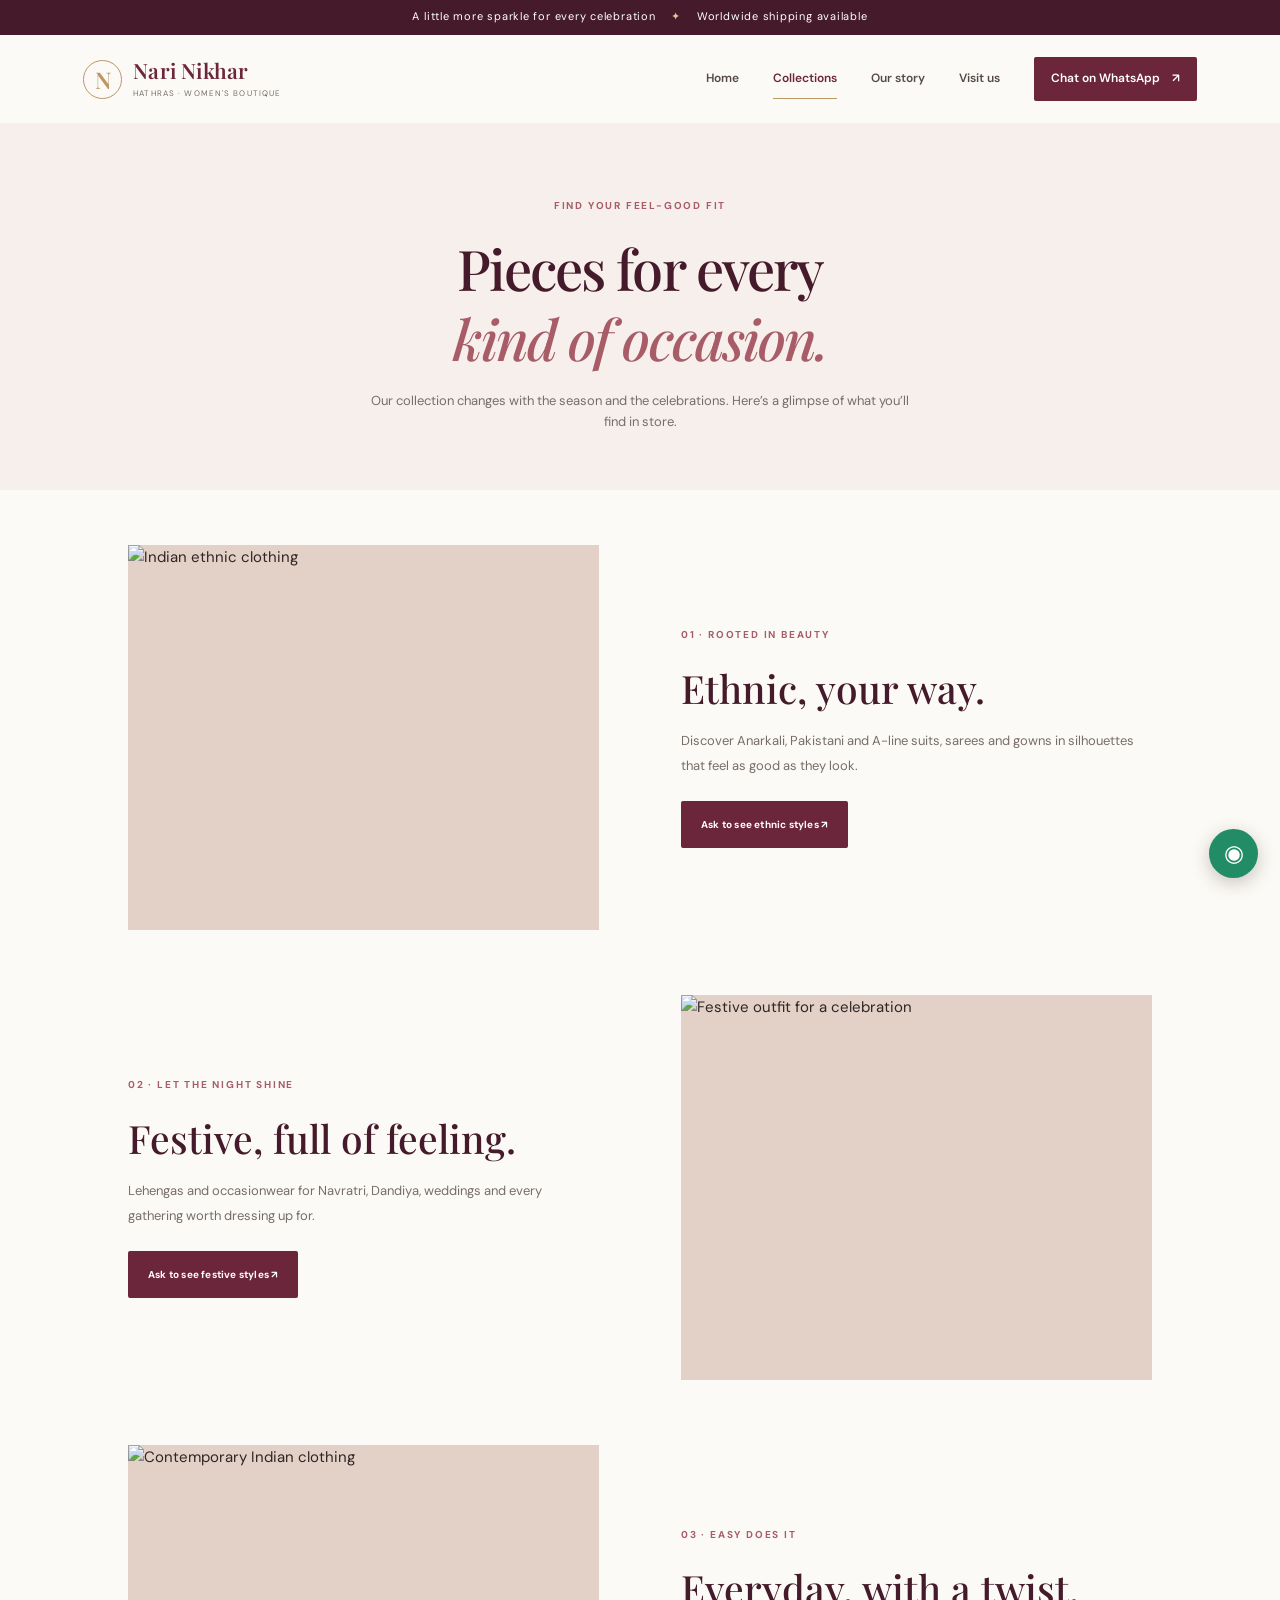
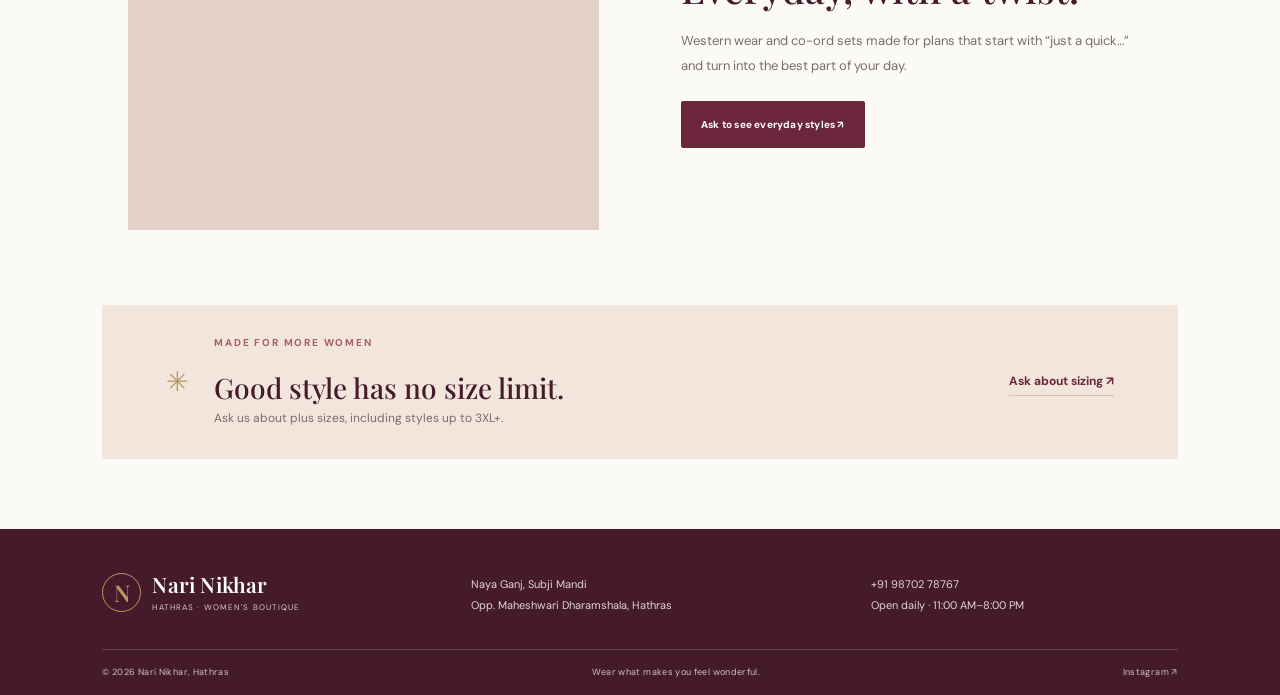
==== collections.html @ 970728ff "Add Nari Nikhar website files" ====
<!doctype html><html lang="en"><head><meta charset="utf-8"><meta name="viewport" content="width=device-width, initial-scale=1"><meta name="description" content="Explore ethnic, festive, western and plus-size fashion at Nari Nikhar, Hathras."><title>Collections | Nari Nikhar</title><link rel="preconnect" href="https://fonts.googleapis.com"><link rel="preconnect" href="https://fonts.gstatic.com" crossorigin><link href="https://fonts.googleapis.com/css2?family=DM+Sans:wght@400;500;600;700&family=Playfair+Display:wght@500;600;700&display=swap" rel="stylesheet"><link rel="stylesheet" href="style.css"></head><body><div class="announcement">A little more sparkle for every celebration <span>✦</span> Worldwide shipping available</div><header class="site-header"><a class="brand" href="index.html"><span class="brand-mark">N</span><span><strong>Nari Nikhar</strong><small>HATHRAS · WOMEN'S BOUTIQUE</small></span></a><button class="menu-toggle" aria-label="Open menu" aria-expanded="false">☰</button><nav class="nav"><a href="index.html">Home</a><a class="active" href="collections.html">Collections</a><a href="our-story.html">Our story</a><a href="visit.html">Visit us</a><a class="nav-cta" href="https://wa.me/919870278767?text=Hi%20Nari%20Nikhar%2C%20I%27d%20love%20to%20see%20your%20collection." target="_blank" rel="noreferrer">Chat on WhatsApp <span>↗</span></a></nav></header><main><section class="page-hero"><p class="eyebrow">FIND YOUR FEEL-GOOD FIT</p><h1>Pieces for every<br><em>kind of occasion.</em></h1><p>Our collection changes with the season and the celebrations. Here’s a glimpse of what you’ll find in store.</p></section><section class="collection-list"><article id="ethnic" class="collection-row"><img src="https://images.unsplash.com/photo-1583391733956-6c78276477e7?auto=format&fit=crop&w=1000&q=80" alt="Indian ethnic clothing"><div><p class="eyebrow">01 · ROOTED IN BEAUTY</p><h2>Ethnic, your way.</h2><p>Discover Anarkali, Pakistani and A-line suits, sarees and gowns in silhouettes that feel as good as they look.</p><a class="button button-dark" href="https://wa.me/919870278767?text=Hi%2C%20can%20you%20show%20me%20your%20ethnic%20wear%20collection%3F" target="_blank" rel="noreferrer">Ask to see ethnic styles ↗</a></div></article><article id="festive" class="collection-row reverse"><img src="https://images.unsplash.com/photo-1617627143750-d86bc21e42bb?auto=format&fit=crop&w=1000&q=80" alt="Festive outfit for a celebration"><div><p class="eyebrow">02 · LET THE NIGHT SHINE</p><h2>Festive, full of feeling.</h2><p>Lehengas and occasionwear for Navratri, Dandiya, weddings and every gathering worth dressing up for.</p><a class="button button-dark" href="https://wa.me/919870278767?text=Hi%2C%20can%20you%20show%20me%20your%20festive%20collection%3F" target="_blank" rel="noreferrer">Ask to see festive styles ↗</a></div></article><article id="everyday" class="collection-row"><img src="https://images.unsplash.com/photo-1610030469668-8e9f641aaf4d?auto=format&fit=crop&w=1000&q=80" alt="Contemporary Indian clothing"><div><p class="eyebrow">03 · EASY DOES IT</p><h2>Everyday, with a twist.</h2><p>Western wear and co-ord sets made for plans that start with “just a quick…” and turn into the best part of your day.</p><a class="button button-dark" href="https://wa.me/919870278767?text=Hi%2C%20can%20you%20show%20me%20your%20western%20wear%20and%20co-ord%20sets%3F" target="_blank" rel="noreferrer">Ask to see everyday styles ↗</a></div></article></section><section class="size-note"><span class="sparkle">✳</span><div><p class="eyebrow">MADE FOR MORE WOMEN</p><h2>Good style has no size limit.</h2><p>Ask us about plus sizes, including styles up to 3XL+.</p></div><a class="text-link" href="https://wa.me/919870278767?text=Hi%2C%20I%27d%20like%20to%20ask%20about%20plus%20sizes." target="_blank" rel="noreferrer">Ask about sizing ↗</a></section></main><footer class="footer"><a class="brand brand-light" href="index.html"><span class="brand-mark">N</span><span><strong>Nari Nikhar</strong><small>HATHRAS · WOMEN'S BOUTIQUE</small></span></a><p>Naya Ganj, Subji Mandi<br>Opp. Maheshwari Dharamshala, Hathras</p><p><a href="tel:+919870278767">+91 98702 78767</a><br>Open daily · 11:00 AM–8:00 PM</p><div class="footer-bottom"><span>© <span data-year></span> Nari Nikhar, Hathras</span><span>Wear what makes you feel wonderful.</span><a href="https://www.instagram.com/narinikhar/" target="_blank" rel="noreferrer">Instagram ↗</a></div></footer><a class="whatsapp-float" href="https://wa.me/919870278767?text=Hi%20Nari%20Nikhar!" aria-label="Chat with Nari Nikhar on WhatsApp" target="_blank" rel="noreferrer">◉</a><script src="main.js"></script></body></html>
---- style.css ----
:root{--wine:#6c263c;--wine-dark:#451b2b;--rose:#a85c68;--blush:#f7efeb;--cream:#fcfaf6;--ink:#2e2524;--muted:#786d68;--gold:#bd9762;--serif:'Playfair Display',Georgia,serif;--sans:'DM Sans',Arial,sans-serif}*{box-sizing:border-box}html{scroll-behavior:smooth}body{margin:0;background:var(--cream);color:var(--ink);font-family:var(--sans);font-size:15px;line-height:1.65}a{color:inherit;text-decoration:none}img{display:block;width:100%;object-fit:cover}.announcement{height:35px;background:var(--wine-dark);color:#fff;text-align:center;font-size:11px;letter-spacing:.07em;padding:7px 12px}.announcement span{color:#e1c195;margin:0 12px}.site-header{height:88px;padding:0 6.5%;display:flex;align-items:center;justify-content:space-between;background:var(--cream);position:relative;z-index:5}.brand{display:flex;align-items:center;gap:11px;color:var(--wine)}.brand-mark{width:39px;height:39px;border:1px solid var(--gold);border-radius:50%;display:grid;place-items:center;font:600 23px var(--serif);color:var(--gold)}.brand strong{display:block;font:600 21px var(--serif);line-height:1.2;letter-spacing:.01em}.brand small{display:block;font-size:8px;letter-spacing:.14em;color:var(--muted);margin-top:4px}.nav{display:flex;align-items:center;gap:34px;font-size:12px;font-weight:600}.nav>a:not(.nav-cta){padding:10px 0;color:#554947}.nav>a.active{color:var(--wine);border-bottom:1px solid var(--gold)}.nav-cta{background:var(--wine);color:#fff;padding:12px 17px;border-radius:2px}.nav-cta span{margin-left:9px}.menu-toggle{display:none;border:0;background:none;color:var(--wine);font-size:24px}.hero{padding:35px 6.5% 75px;display:grid;grid-template-columns:.88fr 1.12fr;gap:5.5%;align-items:center;min-height:570px}.hero-copy{padding-left:4%}.eyebrow{font-size:10px;letter-spacing:.18em;color:var(--rose);font-weight:700;margin:0 0 18px}.hero h1,.page-hero h1,.story-hero h1{font:500 clamp(46px,5.2vw,73px)/1.12 var(--serif);letter-spacing:-.035em;margin:0 0 24px;color:var(--wine-dark)}h1 em,h2 em{font-weight:500;color:var(--rose)}.hero-lede{max-width:430px;color:var(--muted);font-size:14px;line-height:1.9;margin:0 0 28px}.hero-actions{display:flex;align-items:center;gap:24px}.button{display:inline-flex;align-items:center;justify-content:center;gap:18px;padding:14px 20px;font-size:11px;font-weight:700;letter-spacing:.02em;min-height:47px;border-radius:2px}.button-dark{background:var(--wine);color:#fff}.button-dark:hover,.nav-cta:hover{background:var(--wine-dark)}.button-dark span{font-size:17px}.text-link{font-size:12px;font-weight:700;color:var(--wine);border-bottom:1px solid #d8bfb3;padding:4px 0}.text-link span{margin-left:8px}.hero-note{display:flex;align-items:center;gap:13px;margin-top:38px;color:var(--muted);font-size:11px;line-height:1.6}.hero-note b{color:var(--wine);font-weight:700}.sparkle{font-size:27px;color:var(--gold)}.hero-photo{height:495px;position:relative;background:#e4d3c8}.hero-photo img{height:100%;object-position:50% 35%}.photo-caption{position:absolute;bottom:19px;left:20px;background:rgba(252,250,246,.94);padding:12px 17px;min-width:210px}.photo-caption span{display:block;color:var(--rose);font-size:8px;letter-spacing:.16em;font-weight:700}.photo-caption b{display:block;font:500 19px var(--serif);color:var(--wine-dark);margin-top:3px}.photo-stamp{position:absolute;right:-19px;top:28px;width:65px;height:65px;border-radius:50%;background:var(--wine);color:#fff;display:grid;place-content:center;text-align:center;font:21px/.7 var(--serif);box-shadow:0 0 0 5px var(--cream)}.photo-stamp i{font-style:normal;font-size:12px;color:#e2c396}.intro{text-align:center;padding:72px 20px 45px;background:#fff}.intro h2,.service-heading h2,.social-strip h2,.page-hero h1,.visit-card h2,.appointment-card h2,.size-note h2,.story-quote h2{font:500 37px/1.25 var(--serif);color:var(--wine-dark);margin:0 0 16px}.intro>p:last-child{max-width:560px;margin:0 auto;color:var(--muted);font-size:13px;line-height:1.9}.category-grid{display:grid;grid-template-columns:1.12fr 1fr 1fr;gap:14px;padding:30px 6.5% 82px;background:#fff}.category-card{height:330px;position:relative;overflow:hidden;background:#dec9bd}.category-card.tall{height:390px;grid-row:span 1}.category-card img{height:100%;transition:transform .5s}.category-card:hover img{transform:scale(1.04)}.category-card:after{content:'';position:absolute;inset:45% 0 0;background:linear-gradient(transparent,rgba(22,12,12,.57))}.category-label{position:absolute;z-index:1;bottom:19px;left:20px;color:#fff}.category-label small{display:block;font-size:8px;letter-spacing:.17em}.category-label b{display:block;font:500 25px var(--serif);margin-top:2px}.category-label i{font:normal 15px var(--sans);margin-left:8px}.service-band{padding:70px 8%;display:grid;grid-template-columns:1.18fr 1fr 1fr 1fr;gap:34px;background:var(--blush)}.service-heading h2{font-size:32px}.service-item{padding-top:8px}.service-item>span{font:italic 16px var(--serif);color:var(--gold)}.service-item h3{font:500 21px var(--serif);color:var(--wine-dark);margin:12px 0 8px}.service-item p{color:var(--muted);font-size:12px;line-height:1.8;min-height:66px;margin:0 0 13px}.service-item a{color:var(--wine);font-size:10px;font-weight:700;border-bottom:1px solid #d8bfb3;padding-bottom:4px}.social-strip{display:grid;grid-template-columns:.7fr 1.3fr;gap:7%;align-items:center;padding:78px 8%}.social-strip h2{font-size:36px}.social-strip .text-link{display:inline-block;margin-top:10px}.social-images{display:grid;grid-template-columns:repeat(3,1fr);gap:12px}.social-images img{height:235px}.social-images img:nth-child(2){margin-top:22px}.footer{background:var(--wine-dark);color:#fff;padding:43px 8% 0;display:grid;grid-template-columns:1.1fr 1.2fr 1fr;gap:32px;align-items:start;font-size:11px}.brand-light{color:#fff}.brand-light small{color:#d9c8c5}.footer p{margin:2px 0;color:#e0d4d1;line-height:1.9}.footer p a:hover,.footer-bottom a:hover{color:#e4c694}.footer-bottom{grid-column:1/-1;border-top:1px solid rgba(255,255,255,.18);display:flex;justify-content:space-between;padding:15px 0;color:#d0bfbc;font-size:9px;letter-spacing:.04em}.whatsapp-float{position:fixed;z-index:4;bottom:22px;right:22px;width:49px;height:49px;border-radius:50%;display:grid;place-items:center;background:#218c66;color:white;font-size:23px;box-shadow:0 5px 18px #34251e40}.page-hero{text-align:center;padding:75px 20px 58px;background:var(--blush)}.page-hero h1{font-size:56px;margin-bottom:17px}.page-hero>p:last-child{max-width:540px;margin:0 auto;color:var(--muted);font-size:13px}.collection-list{padding:55px 10%}.collection-row{display:grid;grid-template-columns:1fr 1fr;align-items:center;gap:8%;margin-bottom:65px}.collection-row:last-child{margin-bottom:10px}.collection-row.reverse img{order:2}.collection-row img{height:385px;background:#e3d1c7}.collection-row h2{font:500 39px var(--serif);color:var(--wine-dark);margin:0 0 15px}.collection-row div>p:not(.eyebrow){color:var(--muted);font-size:13px;line-height:1.9;margin:0 0 23px}.collection-row .button{font-size:10px}.size-note{margin:10px 8% 70px;padding:30px 5%;display:flex;align-items:center;gap:25px;background:#f2e5dc}.size-note h2{font-size:28px;margin:0 0 4px}.size-note p:not(.eyebrow){margin:0;color:var(--muted);font-size:12px}.size-note .text-link{margin-left:auto;white-space:nowrap}.story-hero{padding:70px 10%;display:grid;grid-template-columns:1fr .85fr;gap:10%;align-items:center}.story-hero h1{font-size:51px}.story-hero p:not(.eyebrow){color:var(--muted);font-size:13px;line-height:1.9;margin-bottom:14px}.story-hero img{height:450px}.story-hero .button{margin-top:14px}.promise-grid{padding:45px 10% 72px;background:var(--blush);display:grid;grid-template-columns:repeat(3,1fr);gap:55px}.promise-grid>div>span{font-size:25px;color:var(--gold)}.promise-grid h3{font:500 21px var(--serif);color:var(--wine-dark);margin:10px 0}.promise-grid p{font-size:12px;color:var(--muted);line-height:1.85}.story-quote{text-align:center;padding:75px 20px 85px}.story-quote h2{font-size:43px}.story-quote .text-link{display:inline-block;margin-top:14px}.visit-layout{display:grid;grid-template-columns:1fr 1fr;gap:22px;padding:0 10% 85px}.visit-card,.appointment-card{padding:42px;background:white}.visit-card h2,.appointment-card h2{font-size:36px}.visit-card>p:not(.eyebrow),.appointment-card>p:not(.eyebrow){font-size:12px;color:var(--muted);line-height:1.9}.visit-detail{display:flex;justify-content:space-between;gap:10px;border-top:1px solid #eee4df;padding:13px 0;font-size:11px}.visit-detail b{color:var(--wine-dark)}.visit-detail span,.visit-detail a{color:var(--muted)}.visit-actions{display:flex;gap:10px;margin-top:14px}.visit-actions .button{font-size:10px}.button-outline{border:1px solid #c8aaa0;color:var(--wine)}.appointment-card{background:var(--wine);color:#fff}.appointment-card .eyebrow{color:#e2c396}.appointment-card h2{color:white}.appointment-card>p:not(.eyebrow){color:#eee0de}.appointment-icon{font-size:26px;color:#e2c396}.button-light{background:#f4e8df;color:var(--wine-dark);margin:10px 0 15px}.appointment-card small{display:block;font-size:10px;color:#ddceca}
@media(max-width:900px){.site-header{padding:0 5%}.nav{gap:19px}.hero{padding-left:5%;padding-right:5%;gap:4%}.hero-photo{height:440px}.hero-copy{padding-left:0}.hero h1{font-size:54px}.service-band{padding-left:5%;padding-right:5%;gap:22px}.social-strip{padding-left:6%;padding-right:6%}.social-images img{height:190px}.footer{padding-left:6%;padding-right:6%}.collection-list{padding-left:7%;padding-right:7%}.story-hero{padding-left:7%;padding-right:7%;gap:7%}}
@media(max-width:680px){.announcement{font-size:9px;height:32px;padding:6px 3px}.announcement span{margin:0 5px}.site-header{height:72px}.brand strong{font-size:19px}.menu-toggle{display:block}.nav{display:none;position:absolute;top:72px;left:0;right:0;padding:14px 6% 22px;background:var(--cream);box-shadow:0 12px 18px #37221c16;align-items:stretch;gap:8px}.nav.is-open{display:flex;flex-direction:column}.nav>a:not(.nav-cta){padding:9px 0;border-bottom:1px solid #eee4df}.nav>a.active{border-bottom:1px solid var(--gold)}.nav-cta{text-align:center;margin-top:7px}.hero{display:flex;flex-direction:column-reverse;padding:18px 5% 45px;gap:30px;align-items:stretch}.hero-photo{height:390px;margin:0 7px 0 0}.photo-stamp{right:-10px;width:54px;height:54px}.hero-copy{padding:0 3%}.hero h1{font-size:49px}.hero-lede{font-size:13px}.hero-note{margin-top:24px}.intro{padding:52px 8% 30px}.intro h2{font-size:29px}.intro>p:last-child{font-size:12px}.category-grid{grid-template-columns:1fr 1fr;gap:10px;padding:18px 5% 55px}.category-card,.category-card.tall{height:280px}.category-card.tall{grid-column:span 2;height:350px}.category-label{left:13px;bottom:13px}.category-label b{font-size:21px}.service-band{grid-template-columns:1fr 1fr;padding:48px 7%;gap:28px 20px}.service-heading h2{font-size:28px}.service-item p{min-height:0}.social-strip{display:block;padding:52px 7%}.social-strip h2{font-size:32px}.social-images{margin-top:29px;gap:8px}.social-images img{height:145px}.social-images img:nth-child(2){margin-top:14px}.footer{grid-template-columns:1fr 1fr;padding:33px 7% 0;gap:22px 12px}.footer .brand{grid-column:1/-1}.footer-bottom{gap:8px;flex-wrap:wrap;margin-top:5px}.footer-bottom span:nth-child(2){display:none}.page-hero{padding:55px 8% 42px}.page-hero h1{font-size:43px}.page-hero>p:last-child{font-size:12px}.collection-list{padding:38px 7%}.collection-row,.collection-row.reverse{grid-template-columns:1fr;gap:20px;margin-bottom:47px}.collection-row.reverse img{order:0}.collection-row img{height:300px}.collection-row h2{font-size:33px}.collection-row div>p:not(.eyebrow){font-size:12px}.size-note{margin:0 5% 50px;padding:23px 6%;gap:14px;flex-wrap:wrap}.size-note .sparkle{display:none}.size-note h2{font-size:24px}.size-note .text-link{margin:5px 0 0}.story-hero{padding:43px 7%;grid-template-columns:1fr;gap:28px}.story-hero h1{font-size:40px}.story-hero img{height:360px;grid-row:1}.promise-grid{padding:35px 8%;grid-template-columns:1fr;gap:20px}.promise-grid h3{margin:5px 0}.promise-grid p{margin:0}.story-quote{padding:52px 8% 62px}.story-quote h2{font-size:35px}.visit-layout{grid-template-columns:1fr;padding:0 6% 55px;gap:14px}.visit-card,.appointment-card{padding:28px 24px}.visit-card h2,.appointment-card h2{font-size:32px}.visit-detail{font-size:10px}.visit-actions{flex-wrap:wrap}.whatsapp-float{bottom:14px;right:14px;width:45px;height:45px}}
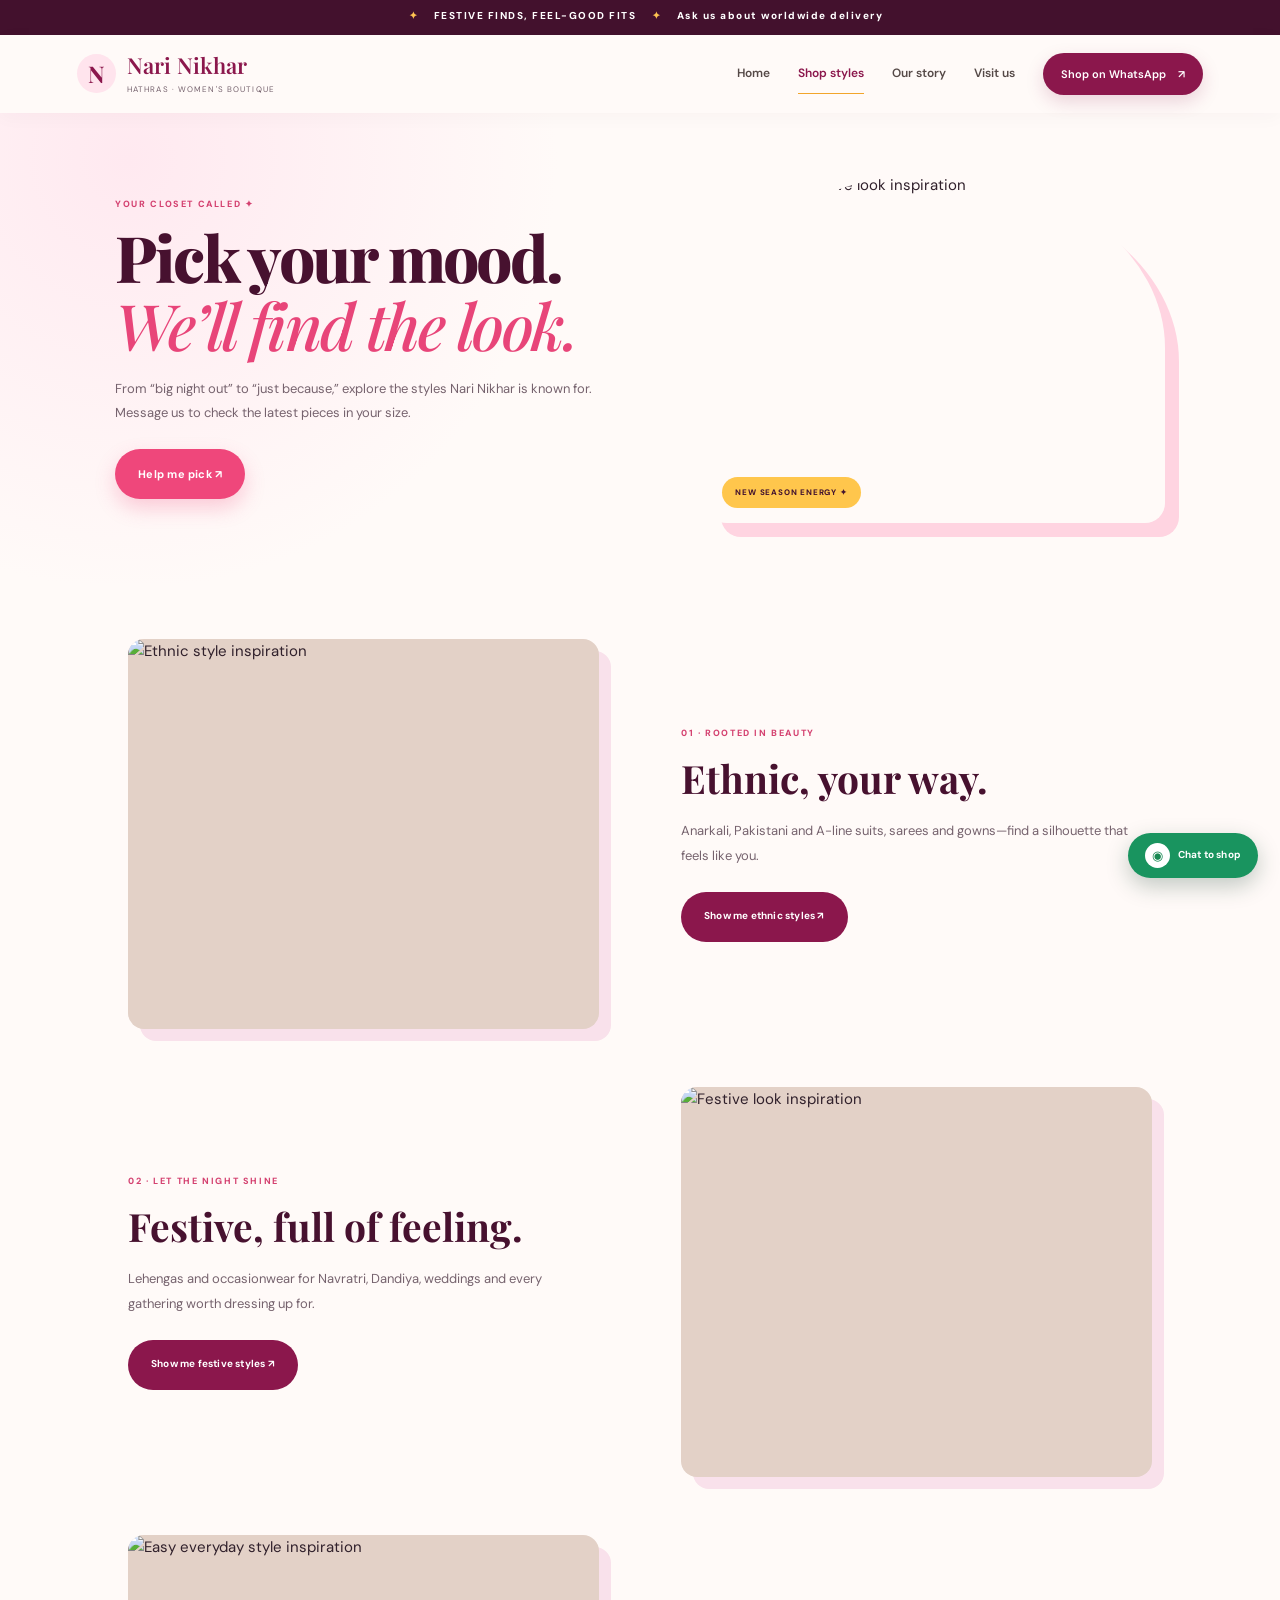
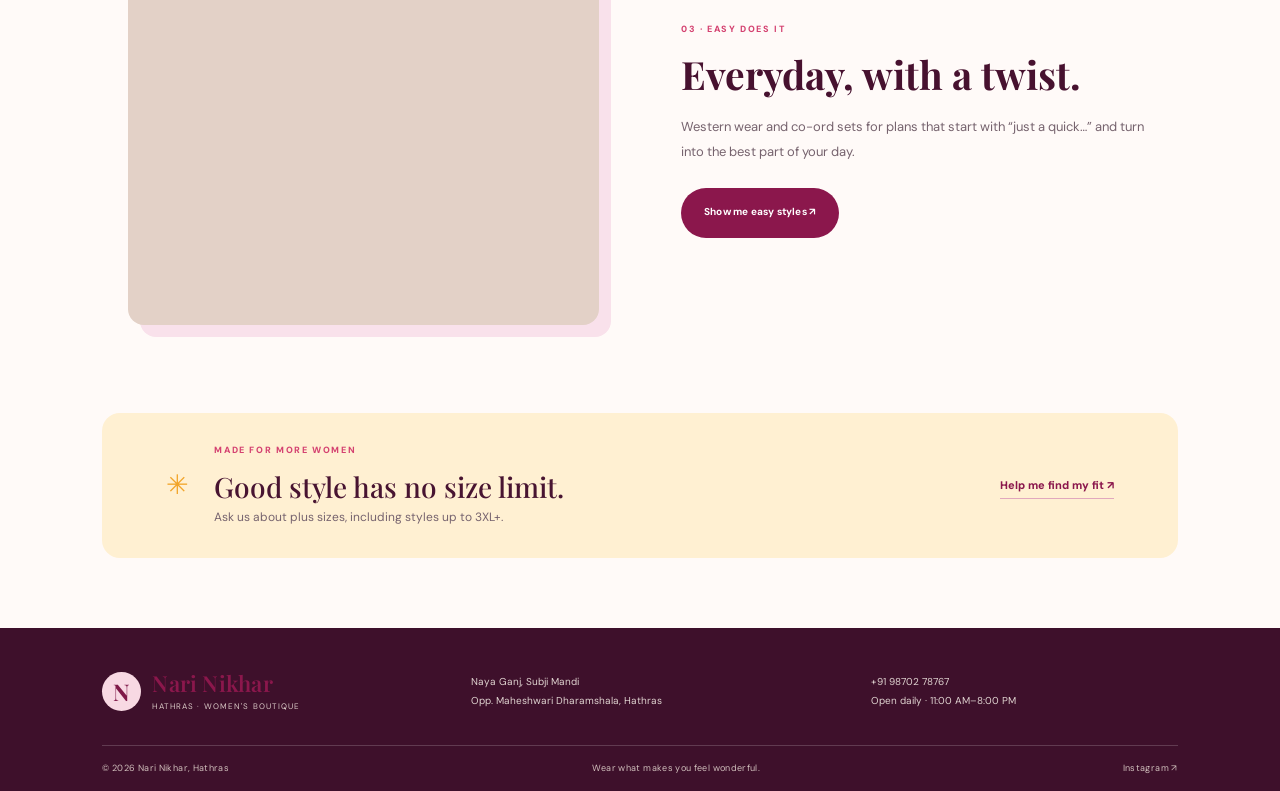
==== commit dddbb0e9: "Refresh storefront with colorful product browsing" ====
--- a/collections.html
+++ b/collections.html
@@ -1 +1 @@
-<!doctype html><html lang="en"><head><meta charset="utf-8"><meta name="viewport" content="width=device-width, initial-scale=1"><meta name="description" content="Explore ethnic, festive, western and plus-size fashion at Nari Nikhar, Hathras."><title>Collections | Nari Nikhar</title><link rel="preconnect" href="https://fonts.googleapis.com"><link rel="preconnect" href="https://fonts.gstatic.com" crossorigin><link href="https://fonts.googleapis.com/css2?family=DM+Sans:wght@400;500;600;700&family=Playfair+Display:wght@500;600;700&display=swap" rel="stylesheet"><link rel="stylesheet" href="style.css"></head><body><div class="announcement">A little more sparkle for every celebration <span>✦</span> Worldwide shipping available</div><header class="site-header"><a class="brand" href="index.html"><span class="brand-mark">N</span><span><strong>Nari Nikhar</strong><small>HATHRAS · WOMEN'S BOUTIQUE</small></span></a><button class="menu-toggle" aria-label="Open menu" aria-expanded="false">☰</button><nav class="nav"><a href="index.html">Home</a><a class="active" href="collections.html">Collections</a><a href="our-story.html">Our story</a><a href="visit.html">Visit us</a><a class="nav-cta" href="https://wa.me/919870278767?text=Hi%20Nari%20Nikhar%2C%20I%27d%20love%20to%20see%20your%20collection." target="_blank" rel="noreferrer">Chat on WhatsApp <span>↗</span></a></nav></header><main><section class="page-hero"><p class="eyebrow">FIND YOUR FEEL-GOOD FIT</p><h1>Pieces for every<br><em>kind of occasion.</em></h1><p>Our collection changes with the season and the celebrations. Here’s a glimpse of what you’ll find in store.</p></section><section class="collection-list"><article id="ethnic" class="collection-row"><img src="https://images.unsplash.com/photo-1583391733956-6c78276477e7?auto=format&fit=crop&w=1000&q=80" alt="Indian ethnic clothing"><div><p class="eyebrow">01 · ROOTED IN BEAUTY</p><h2>Ethnic, your way.</h2><p>Discover Anarkali, Pakistani and A-line suits, sarees and gowns in silhouettes that feel as good as they look.</p><a class="button button-dark" href="https://wa.me/919870278767?text=Hi%2C%20can%20you%20show%20me%20your%20ethnic%20wear%20collection%3F" target="_blank" rel="noreferrer">Ask to see ethnic styles ↗</a></div></article><article id="festive" class="collection-row reverse"><img src="https://images.unsplash.com/photo-1617627143750-d86bc21e42bb?auto=format&fit=crop&w=1000&q=80" alt="Festive outfit for a celebration"><div><p class="eyebrow">02 · LET THE NIGHT SHINE</p><h2>Festive, full of feeling.</h2><p>Lehengas and occasionwear for Navratri, Dandiya, weddings and every gathering worth dressing up for.</p><a class="button button-dark" href="https://wa.me/919870278767?text=Hi%2C%20can%20you%20show%20me%20your%20festive%20collection%3F" target="_blank" rel="noreferrer">Ask to see festive styles ↗</a></div></article><article id="everyday" class="collection-row"><img src="https://images.unsplash.com/photo-1610030469668-8e9f641aaf4d?auto=format&fit=crop&w=1000&q=80" alt="Contemporary Indian clothing"><div><p class="eyebrow">03 · EASY DOES IT</p><h2>Everyday, with a twist.</h2><p>Western wear and co-ord sets made for plans that start with “just a quick…” and turn into the best part of your day.</p><a class="button button-dark" href="https://wa.me/919870278767?text=Hi%2C%20can%20you%20show%20me%20your%20western%20wear%20and%20co-ord%20sets%3F" target="_blank" rel="noreferrer">Ask to see everyday styles ↗</a></div></article></section><section class="size-note"><span class="sparkle">✳</span><div><p class="eyebrow">MADE FOR MORE WOMEN</p><h2>Good style has no size limit.</h2><p>Ask us about plus sizes, including styles up to 3XL+.</p></div><a class="text-link" href="https://wa.me/919870278767?text=Hi%2C%20I%27d%20like%20to%20ask%20about%20plus%20sizes." target="_blank" rel="noreferrer">Ask about sizing ↗</a></section></main><footer class="footer"><a class="brand brand-light" href="index.html"><span class="brand-mark">N</span><span><strong>Nari Nikhar</strong><small>HATHRAS · WOMEN'S BOUTIQUE</small></span></a><p>Naya Ganj, Subji Mandi<br>Opp. Maheshwari Dharamshala, Hathras</p><p><a href="tel:+919870278767">+91 98702 78767</a><br>Open daily · 11:00 AM–8:00 PM</p><div class="footer-bottom"><span>© <span data-year></span> Nari Nikhar, Hathras</span><span>Wear what makes you feel wonderful.</span><a href="https://www.instagram.com/narinikhar/" target="_blank" rel="noreferrer">Instagram ↗</a></div></footer><a class="whatsapp-float" href="https://wa.me/919870278767?text=Hi%20Nari%20Nikhar!" aria-label="Chat with Nari Nikhar on WhatsApp" target="_blank" rel="noreferrer">◉</a><script src="main.js"></script></body></html>
+<!doctype html><html lang="en"><head><meta charset="utf-8"><meta name="viewport" content="width=device-width, initial-scale=1"><meta name="description" content="Explore festive lehengas, ethnic suits, sarees, gowns and co-ord styles at Nari Nikhar, Hathras."><title>Shop styles | Nari Nikhar</title><link rel="preconnect" href="https://fonts.googleapis.com"><link rel="preconnect" href="https://fonts.gstatic.com" crossorigin><link href="https://fonts.googleapis.com/css2?family=DM+Sans:wght@400;500;600;700;800&family=Playfair+Display:wght@500;600;700;800&display=swap" rel="stylesheet"><link rel="stylesheet" href="style.css"></head><body class="storefront"><div class="announcement"><span>✦</span> FESTIVE FINDS, FEEL-GOOD FITS <span>✦</span> Ask us about worldwide delivery</div><header class="site-header"><a class="brand" href="index.html"><span class="brand-mark">N</span><span><strong>Nari Nikhar</strong><small>HATHRAS · WOMEN'S BOUTIQUE</small></span></a><button class="menu-toggle" aria-label="Open menu" aria-expanded="false">☰</button><nav class="nav"><a href="index.html">Home</a><a class="active" href="collections.html">Shop styles</a><a href="our-story.html">Our story</a><a href="visit.html">Visit us</a><a class="nav-cta" href="https://wa.me/919870278767?text=Hi%20Nari%20Nikhar%2C%20help%20me%20find%20an%20outfit!" target="_blank" rel="noreferrer">Shop on WhatsApp <span>↗</span></a></nav></header><main><section class="collection-hero"><div><p class="eyebrow">YOUR CLOSET CALLED ✦</p><h1>Pick your mood.<br><em>We’ll find the look.</em></h1><p>From “big night out” to “just because,” explore the styles Nari Nikhar is known for. Message us to check the latest pieces in your size.</p><a class="button button-bright" href="https://wa.me/919870278767?text=Hi%20Nari%20Nikhar%2C%20help%20me%20find%20an%20outfit!" target="_blank" rel="noreferrer">Help me pick ↗</a></div><div class="collection-hero-img"><img src="https://images.unsplash.com/photo-1610030469983-98e550d6193c?auto=format&fit=crop&w=1000&q=85" alt="Nari Nikhar festive look inspiration"><span>NEW SEASON ENERGY ✦</span></div></section><section class="collection-list collection-list-vivid"><article id="ethnic" class="collection-row"><img src="https://images.unsplash.com/photo-1583391733956-6c78276477e7?auto=format&fit=crop&w=1000&q=85" alt="Ethnic style inspiration"><div><p class="eyebrow">01 · ROOTED IN BEAUTY</p><h2>Ethnic, your way.</h2><p>Anarkali, Pakistani and A-line suits, sarees and gowns—find a silhouette that feels like you.</p><a class="button button-dark" href="https://wa.me/919870278767?text=Hi%2C%20show%20me%20the%20latest%20ethnic%20styles%20at%20Nari%20Nikhar." target="_blank" rel="noreferrer">Show me ethnic styles ↗</a></div></article><article id="festive" class="collection-row reverse"><img src="https://images.unsplash.com/photo-1617627143750-d86bc21e42bb?auto=format&fit=crop&w=1000&q=85" alt="Festive look inspiration"><div><p class="eyebrow">02 · LET THE NIGHT SHINE</p><h2>Festive, full of feeling.</h2><p>Lehengas and occasionwear for Navratri, Dandiya, weddings and every gathering worth dressing up for.</p><a class="button button-dark" href="https://wa.me/919870278767?text=Hi%2C%20show%20me%20the%20latest%20festive%20and%20Dandiya%20styles." target="_blank" rel="noreferrer">Show me festive styles ↗</a></div></article><article id="everyday" class="collection-row"><img src="https://images.unsplash.com/photo-1610030469668-8e9f641aaf4d?auto=format&fit=crop&w=1000&q=85" alt="Easy everyday style inspiration"><div><p class="eyebrow">03 · EASY DOES IT</p><h2>Everyday, with a twist.</h2><p>Western wear and co-ord sets for plans that start with “just a quick…” and turn into the best part of your day.</p><a class="button button-dark" href="https://wa.me/919870278767?text=Hi%2C%20show%20me%20western%20wear%20and%20co-ord%20sets." target="_blank" rel="noreferrer">Show me easy styles ↗</a></div></article></section><section class="size-note"><span class="sparkle">✳</span><div><p class="eyebrow">MADE FOR MORE WOMEN</p><h2>Good style has no size limit.</h2><p>Ask us about plus sizes, including styles up to 3XL+.</p></div><a class="text-link" href="https://wa.me/919870278767?text=Hi%2C%20help%20me%20find%20styles%20in%20my%20size." target="_blank" rel="noreferrer">Help me find my fit ↗</a></section></main><footer class="footer"><a class="brand brand-light" href="index.html"><span class="brand-mark">N</span><span><strong>Nari Nikhar</strong><small>HATHRAS · WOMEN'S BOUTIQUE</small></span></a><p>Naya Ganj, Subji Mandi<br>Opp. Maheshwari Dharamshala, Hathras</p><p><a href="tel:+919870278767">+91 98702 78767</a><br>Open daily · 11:00 AM–8:00 PM</p><div class="footer-bottom"><span>© <span data-year></span> Nari Nikhar, Hathras</span><span>Wear what makes you feel wonderful.</span><a href="https://www.instagram.com/narinikhar/" target="_blank" rel="noreferrer">Instagram ↗</a></div></footer><a class="whatsapp-float" href="https://wa.me/919870278767?text=Hi%20Nari%20Nikhar!" aria-label="Shop with Nari Nikhar on WhatsApp" target="_blank" rel="noreferrer"><span class="wa-icon">◉</span><b>Chat to shop</b></a><script src="main.js"></script></body></html>
--- a/style.css
+++ b/style.css
@@ -1,3 +1,10 @@
 :root{--wine:#6c263c;--wine-dark:#451b2b;--rose:#a85c68;--blush:#f7efeb;--cream:#fcfaf6;--ink:#2e2524;--muted:#786d68;--gold:#bd9762;--serif:'Playfair Display',Georgia,serif;--sans:'DM Sans',Arial,sans-serif}*{box-sizing:border-box}html{scroll-behavior:smooth}body{margin:0;background:var(--cream);color:var(--ink);font-family:var(--sans);font-size:15px;line-height:1.65}a{color:inherit;text-decoration:none}img{display:block;width:100%;object-fit:cover}.announcement{height:35px;background:var(--wine-dark);color:#fff;text-align:center;font-size:11px;letter-spacing:.07em;padding:7px 12px}.announcement span{color:#e1c195;margin:0 12px}.site-header{height:88px;padding:0 6.5%;display:flex;align-items:center;justify-content:space-between;background:var(--cream);position:relative;z-index:5}.brand{display:flex;align-items:center;gap:11px;color:var(--wine)}.brand-mark{width:39px;height:39px;border:1px solid var(--gold);border-radius:50%;display:grid;place-items:center;font:600 23px var(--serif);color:var(--gold)}.brand strong{display:block;font:600 21px var(--serif);line-height:1.2;letter-spacing:.01em}.brand small{display:block;font-size:8px;letter-spacing:.14em;color:var(--muted);margin-top:4px}.nav{display:flex;align-items:center;gap:34px;font-size:12px;font-weight:600}.nav>a:not(.nav-cta){padding:10px 0;color:#554947}.nav>a.active{color:var(--wine);border-bottom:1px solid var(--gold)}.nav-cta{background:var(--wine);color:#fff;padding:12px 17px;border-radius:2px}.nav-cta span{margin-left:9px}.menu-toggle{display:none;border:0;background:none;color:var(--wine);font-size:24px}.hero{padding:35px 6.5% 75px;display:grid;grid-template-columns:.88fr 1.12fr;gap:5.5%;align-items:center;min-height:570px}.hero-copy{padding-left:4%}.eyebrow{font-size:10px;letter-spacing:.18em;color:var(--rose);font-weight:700;margin:0 0 18px}.hero h1,.page-hero h1,.story-hero h1{font:500 clamp(46px,5.2vw,73px)/1.12 var(--serif);letter-spacing:-.035em;margin:0 0 24px;color:var(--wine-dark)}h1 em,h2 em{font-weight:500;color:var(--rose)}.hero-lede{max-width:430px;color:var(--muted);font-size:14px;line-height:1.9;margin:0 0 28px}.hero-actions{display:flex;align-items:center;gap:24px}.button{display:inline-flex;align-items:center;justify-content:center;gap:18px;padding:14px 20px;font-size:11px;font-weight:700;letter-spacing:.02em;min-height:47px;border-radius:2px}.button-dark{background:var(--wine);color:#fff}.button-dark:hover,.nav-cta:hover{background:var(--wine-dark)}.button-dark span{font-size:17px}.text-link{font-size:12px;font-weight:700;color:var(--wine);border-bottom:1px solid #d8bfb3;padding:4px 0}.text-link span{margin-left:8px}.hero-note{display:flex;align-items:center;gap:13px;margin-top:38px;color:var(--muted);font-size:11px;line-height:1.6}.hero-note b{color:var(--wine);font-weight:700}.sparkle{font-size:27px;color:var(--gold)}.hero-photo{height:495px;position:relative;background:#e4d3c8}.hero-photo img{height:100%;object-position:50% 35%}.photo-caption{position:absolute;bottom:19px;left:20px;background:rgba(252,250,246,.94);padding:12px 17px;min-width:210px}.photo-caption span{display:block;color:var(--rose);font-size:8px;letter-spacing:.16em;font-weight:700}.photo-caption b{display:block;font:500 19px var(--serif);color:var(--wine-dark);margin-top:3px}.photo-stamp{position:absolute;right:-19px;top:28px;width:65px;height:65px;border-radius:50%;background:var(--wine);color:#fff;display:grid;place-content:center;text-align:center;font:21px/.7 var(--serif);box-shadow:0 0 0 5px var(--cream)}.photo-stamp i{font-style:normal;font-size:12px;color:#e2c396}.intro{text-align:center;padding:72px 20px 45px;background:#fff}.intro h2,.service-heading h2,.social-strip h2,.page-hero h1,.visit-card h2,.appointment-card h2,.size-note h2,.story-quote h2{font:500 37px/1.25 var(--serif);color:var(--wine-dark);margin:0 0 16px}.intro>p:last-child{max-width:560px;margin:0 auto;color:var(--muted);font-size:13px;line-height:1.9}.category-grid{display:grid;grid-template-columns:1.12fr 1fr 1fr;gap:14px;padding:30px 6.5% 82px;background:#fff}.category-card{height:330px;position:relative;overflow:hidden;background:#dec9bd}.category-card.tall{height:390px;grid-row:span 1}.category-card img{height:100%;transition:transform .5s}.category-card:hover img{transform:scale(1.04)}.category-card:after{content:'';position:absolute;inset:45% 0 0;background:linear-gradient(transparent,rgba(22,12,12,.57))}.category-label{position:absolute;z-index:1;bottom:19px;left:20px;color:#fff}.category-label small{display:block;font-size:8px;letter-spacing:.17em}.category-label b{display:block;font:500 25px var(--serif);margin-top:2px}.category-label i{font:normal 15px var(--sans);margin-left:8px}.service-band{padding:70px 8%;display:grid;grid-template-columns:1.18fr 1fr 1fr 1fr;gap:34px;background:var(--blush)}.service-heading h2{font-size:32px}.service-item{padding-top:8px}.service-item>span{font:italic 16px var(--serif);color:var(--gold)}.service-item h3{font:500 21px var(--serif);color:var(--wine-dark);margin:12px 0 8px}.service-item p{color:var(--muted);font-size:12px;line-height:1.8;min-height:66px;margin:0 0 13px}.service-item a{color:var(--wine);font-size:10px;font-weight:700;border-bottom:1px solid #d8bfb3;padding-bottom:4px}.social-strip{display:grid;grid-template-columns:.7fr 1.3fr;gap:7%;align-items:center;padding:78px 8%}.social-strip h2{font-size:36px}.social-strip .text-link{display:inline-block;margin-top:10px}.social-images{display:grid;grid-template-columns:repeat(3,1fr);gap:12px}.social-images img{height:235px}.social-images img:nth-child(2){margin-top:22px}.footer{background:var(--wine-dark);color:#fff;padding:43px 8% 0;display:grid;grid-template-columns:1.1fr 1.2fr 1fr;gap:32px;align-items:start;font-size:11px}.brand-light{color:#fff}.brand-light small{color:#d9c8c5}.footer p{margin:2px 0;color:#e0d4d1;line-height:1.9}.footer p a:hover,.footer-bottom a:hover{color:#e4c694}.footer-bottom{grid-column:1/-1;border-top:1px solid rgba(255,255,255,.18);display:flex;justify-content:space-between;padding:15px 0;color:#d0bfbc;font-size:9px;letter-spacing:.04em}.whatsapp-float{position:fixed;z-index:4;bottom:22px;right:22px;width:49px;height:49px;border-radius:50%;display:grid;place-items:center;background:#218c66;color:white;font-size:23px;box-shadow:0 5px 18px #34251e40}.page-hero{text-align:center;padding:75px 20px 58px;background:var(--blush)}.page-hero h1{font-size:56px;margin-bottom:17px}.page-hero>p:last-child{max-width:540px;margin:0 auto;color:var(--muted);font-size:13px}.collection-list{padding:55px 10%}.collection-row{display:grid;grid-template-columns:1fr 1fr;align-items:center;gap:8%;margin-bottom:65px}.collection-row:last-child{margin-bottom:10px}.collection-row.reverse img{order:2}.collection-row img{height:385px;background:#e3d1c7}.collection-row h2{font:500 39px var(--serif);color:var(--wine-dark);margin:0 0 15px}.collection-row div>p:not(.eyebrow){color:var(--muted);font-size:13px;line-height:1.9;margin:0 0 23px}.collection-row .button{font-size:10px}.size-note{margin:10px 8% 70px;padding:30px 5%;display:flex;align-items:center;gap:25px;background:#f2e5dc}.size-note h2{font-size:28px;margin:0 0 4px}.size-note p:not(.eyebrow){margin:0;color:var(--muted);font-size:12px}.size-note .text-link{margin-left:auto;white-space:nowrap}.story-hero{padding:70px 10%;display:grid;grid-template-columns:1fr .85fr;gap:10%;align-items:center}.story-hero h1{font-size:51px}.story-hero p:not(.eyebrow){color:var(--muted);font-size:13px;line-height:1.9;margin-bottom:14px}.story-hero img{height:450px}.story-hero .button{margin-top:14px}.promise-grid{padding:45px 10% 72px;background:var(--blush);display:grid;grid-template-columns:repeat(3,1fr);gap:55px}.promise-grid>div>span{font-size:25px;color:var(--gold)}.promise-grid h3{font:500 21px var(--serif);color:var(--wine-dark);margin:10px 0}.promise-grid p{font-size:12px;color:var(--muted);line-height:1.85}.story-quote{text-align:center;padding:75px 20px 85px}.story-quote h2{font-size:43px}.story-quote .text-link{display:inline-block;margin-top:14px}.visit-layout{display:grid;grid-template-columns:1fr 1fr;gap:22px;padding:0 10% 85px}.visit-card,.appointment-card{padding:42px;background:white}.visit-card h2,.appointment-card h2{font-size:36px}.visit-card>p:not(.eyebrow),.appointment-card>p:not(.eyebrow){font-size:12px;color:var(--muted);line-height:1.9}.visit-detail{display:flex;justify-content:space-between;gap:10px;border-top:1px solid #eee4df;padding:13px 0;font-size:11px}.visit-detail b{color:var(--wine-dark)}.visit-detail span,.visit-detail a{color:var(--muted)}.visit-actions{display:flex;gap:10px;margin-top:14px}.visit-actions .button{font-size:10px}.button-outline{border:1px solid #c8aaa0;color:var(--wine)}.appointment-card{background:var(--wine);color:#fff}.appointment-card .eyebrow{color:#e2c396}.appointment-card h2{color:white}.appointment-card>p:not(.eyebrow){color:#eee0de}.appointment-icon{font-size:26px;color:#e2c396}.button-light{background:#f4e8df;color:var(--wine-dark);margin:10px 0 15px}.appointment-card small{display:block;font-size:10px;color:#ddceca}
 @media(max-width:900px){.site-header{padding:0 5%}.nav{gap:19px}.hero{padding-left:5%;padding-right:5%;gap:4%}.hero-photo{height:440px}.hero-copy{padding-left:0}.hero h1{font-size:54px}.service-band{padding-left:5%;padding-right:5%;gap:22px}.social-strip{padding-left:6%;padding-right:6%}.social-images img{height:190px}.footer{padding-left:6%;padding-right:6%}.collection-list{padding-left:7%;padding-right:7%}.story-hero{padding-left:7%;padding-right:7%;gap:7%}}
 @media(max-width:680px){.announcement{font-size:9px;height:32px;padding:6px 3px}.announcement span{margin:0 5px}.site-header{height:72px}.brand strong{font-size:19px}.menu-toggle{display:block}.nav{display:none;position:absolute;top:72px;left:0;right:0;padding:14px 6% 22px;background:var(--cream);box-shadow:0 12px 18px #37221c16;align-items:stretch;gap:8px}.nav.is-open{display:flex;flex-direction:column}.nav>a:not(.nav-cta){padding:9px 0;border-bottom:1px solid #eee4df}.nav>a.active{border-bottom:1px solid var(--gold)}.nav-cta{text-align:center;margin-top:7px}.hero{display:flex;flex-direction:column-reverse;padding:18px 5% 45px;gap:30px;align-items:stretch}.hero-photo{height:390px;margin:0 7px 0 0}.photo-stamp{right:-10px;width:54px;height:54px}.hero-copy{padding:0 3%}.hero h1{font-size:49px}.hero-lede{font-size:13px}.hero-note{margin-top:24px}.intro{padding:52px 8% 30px}.intro h2{font-size:29px}.intro>p:last-child{font-size:12px}.category-grid{grid-template-columns:1fr 1fr;gap:10px;padding:18px 5% 55px}.category-card,.category-card.tall{height:280px}.category-card.tall{grid-column:span 2;height:350px}.category-label{left:13px;bottom:13px}.category-label b{font-size:21px}.service-band{grid-template-columns:1fr 1fr;padding:48px 7%;gap:28px 20px}.service-heading h2{font-size:28px}.service-item p{min-height:0}.social-strip{display:block;padding:52px 7%}.social-strip h2{font-size:32px}.social-images{margin-top:29px;gap:8px}.social-images img{height:145px}.social-images img:nth-child(2){margin-top:14px}.footer{grid-template-columns:1fr 1fr;padding:33px 7% 0;gap:22px 12px}.footer .brand{grid-column:1/-1}.footer-bottom{gap:8px;flex-wrap:wrap;margin-top:5px}.footer-bottom span:nth-child(2){display:none}.page-hero{padding:55px 8% 42px}.page-hero h1{font-size:43px}.page-hero>p:last-child{font-size:12px}.collection-list{padding:38px 7%}.collection-row,.collection-row.reverse{grid-template-columns:1fr;gap:20px;margin-bottom:47px}.collection-row.reverse img{order:0}.collection-row img{height:300px}.collection-row h2{font-size:33px}.collection-row div>p:not(.eyebrow){font-size:12px}.size-note{margin:0 5% 50px;padding:23px 6%;gap:14px;flex-wrap:wrap}.size-note .sparkle{display:none}.size-note h2{font-size:24px}.size-note .text-link{margin:5px 0 0}.story-hero{padding:43px 7%;grid-template-columns:1fr;gap:28px}.story-hero h1{font-size:40px}.story-hero img{height:360px;grid-row:1}.promise-grid{padding:35px 8%;grid-template-columns:1fr;gap:20px}.promise-grid h3{margin:5px 0}.promise-grid p{margin:0}.story-quote{padding:52px 8% 62px}.story-quote h2{font-size:35px}.visit-layout{grid-template-columns:1fr;padding:0 6% 55px;gap:14px}.visit-card,.appointment-card{padding:28px 24px}.visit-card h2,.appointment-card h2{font-size:32px}.visit-detail{font-size:10px}.visit-actions{flex-wrap:wrap}.whatsapp-float{bottom:14px;right:14px;width:45px;height:45px}}
+
+/* Colorful storefront refresh */
+:root{--wine:#8b174c;--wine-dark:#47112f;--rose:#eb477c;--blush:#fff0f5;--cream:#fffdfb;--ink:#30202b;--muted:#76636e;--gold:#f2a52b;--serif:'Playfair Display',Georgia,serif;--sans:'DM Sans',Arial,sans-serif;--coral:#ff754d;--lilac:#9b78db;--mint:#c6f2df}
+body.storefront{background:#fffaf8;color:var(--ink);overflow-x:hidden}.announcement{background:#43112d;height:auto;min-height:35px;padding:8px 12px;color:#fff;font-weight:800;font-size:10px;letter-spacing:.15em}.announcement span{color:#ffc451}.site-header{height:78px;background:#fffaf8;padding:0 6%;box-shadow:0 4px 18px #4b173108}.brand{color:var(--wine)}.brand-mark{border:0;background:#ffe4ed;color:var(--wine);font-weight:700}.brand strong{font-size:22px}.nav{gap:28px}.nav>a:not(.nav-cta){font-size:12px}.nav-cta{background:var(--wine);border-radius:99px;padding:12px 18px;font-size:11px;box-shadow:0 7px 18px #8b174c2b}.nav-cta:hover{background:#5c1034}.shop-hero{display:grid;grid-template-columns:1fr 1fr;align-items:center;gap:4%;padding:50px 8% 54px;min-height:575px;background:radial-gradient(circle at 9% 10%,#ffe9f0 0,transparent 31%),radial-gradient(circle at 93% 84%,#fff0c8 0,transparent 29%),#fffaf8;position:relative}.shop-hero:before{content:'✦';position:absolute;color:#f4a82c;font-size:36px;left:4%;top:23%}.shop-hero-copy{padding:0;position:relative;z-index:1}.hero-kicker{display:flex;align-items:center;gap:12px;color:var(--wine);font-size:9px;letter-spacing:.17em;font-weight:800;margin-bottom:21px}.hero-kicker i{color:var(--coral);font-style:normal;font-size:17px}.shop-hero h1{font:800 clamp(60px,7vw,92px)/.97 var(--serif);letter-spacing:-.055em;color:#42142f;margin:0 0 23px}.shop-hero h1 em{color:#e84579;font-weight:700}.shop-hero .hero-lede{font-size:14px;line-height:1.85;max-width:430px;color:#76636e;margin:0 0 25px}.hero-actions{gap:18px;flex-wrap:wrap}.button{border-radius:99px;min-height:50px;padding:14px 23px;transition:transform .2s,box-shadow .2s}.button:hover{transform:translateY(-2px);box-shadow:0 10px 20px #49172b20}.button-bright{background:#ef477b;color:white;box-shadow:0 9px 20px #ef477b40}.button-bright:hover{background:#d63367}.hero-whatsapp{display:inline-flex;align-items:center;gap:9px;font-size:11px;color:var(--wine);font-weight:800}.wa-icon{display:inline-grid;place-items:center;width:25px;height:25px;border-radius:50%;background:#24a66a;color:white;font-size:13px}.hero-perks{display:flex;flex-wrap:wrap;gap:10px 17px;margin-top:30px;color:#664955;font-size:9px;font-weight:700}.hero-perks span:first-child{color:var(--wine)}.shop-hero-visual{position:relative;max-width:510px;margin:auto;width:100%}.hero-image-wrap{height:470px;border-radius:45% 45% 26px 26px;overflow:hidden;position:relative;box-shadow:18px 18px 0 #ffd4e1}.hero-image-wrap:after{content:'';position:absolute;inset:45% 0 0;background:linear-gradient(transparent,#36152954)}.hero-image-wrap img{height:100%;object-position:50% 34%;transition:transform .6s}.hero-image-wrap:hover img{transform:scale(1.04)}.image-chip{position:absolute;z-index:1;left:22px;bottom:22px;border-radius:10px;background:#fff9f4;padding:11px 14px;color:var(--wine);letter-spacing:.1em;font-size:8px;font-weight:800;line-height:1.6}.image-chip b{font:600 16px var(--serif);letter-spacing:0}.round-sticker{position:absolute;z-index:2;right:-29px;top:33px;background:#ffc64c;color:#4b1730;border:5px solid #fffaf8;width:94px;height:94px;border-radius:50%;display:grid;place-content:center;text-align:center;line-height:1;font-size:12px;font-weight:800;transform:rotate(10deg)}.round-sticker b{font-size:17px}.hero-scribble{position:absolute;bottom:-6px;right:-22px;font:italic 18px/1.1 var(--serif);color:#e84c7b;transform:rotate(-9deg)}.ticker{overflow:hidden;background:#f05080;color:white;white-space:nowrap;padding:10px 0;font-size:9px;letter-spacing:.22em;font-weight:800}.ticker div{min-width:max-content;animation:marquee 32s linear infinite}.ticker span{color:#ffd45b;margin:0 26px;font-size:16px;vertical-align:-2px}@keyframes marquee{to{transform:translateX(-40%)}}.trust-row{padding:22px 8%;display:grid;grid-template-columns:repeat(3,1fr) auto;align-items:center;gap:20px;background:white;border-bottom:1px solid #f2e5e8}.trust-row>div{display:flex;align-items:center;gap:10px}.trust-row>div>b{display:grid;place-items:center;border-radius:50%;width:31px;height:31px;background:#fce5ed;color:var(--wine);font:700 11px var(--serif)}.trust-row strong,.trust-row small{display:block}.trust-row strong{font-size:10px;color:var(--wine-dark)}.trust-row small{font-size:9px;color:var(--muted)}.trust-row>a{font-size:10px;font-weight:800;color:var(--wine);border-bottom:1px solid #e9b6c9;padding-bottom:4px}.trust-row>a span{margin-left:6px}.shop-section{padding:74px 8% 80px;background:#fffaf8}.section-heading{display:flex;align-items:end;justify-content:space-between;gap:20px;margin-bottom:25px}.eyebrow{color:#d44170;font-weight:800;font-size:9px;letter-spacing:.18em;margin:0 0 11px}.section-heading h2,.fit-banner h2,.shop-cta h2,.visit-teaser h2{font:700 clamp(32px,4vw,48px)/1.15 var(--serif);letter-spacing:-.025em;color:#481431;margin:0}.section-heading h2 em,.fit-banner h2 em,.shop-cta h2 em{color:#e84579}.text-link{font-size:11px;color:var(--wine);font-weight:800;border-color:#e1a8bd}.filter-bar{display:flex;gap:9px;flex-wrap:wrap;margin:0 0 25px}.filter-chip{border:1px solid #ead6de;background:white;color:#654754;padding:9px 15px;border-radius:99px;font:700 10px var(--sans);cursor:pointer;transition:.18s}.filter-chip:hover,.filter-chip.is-active{color:#fff;background:var(--wine);border-color:var(--wine)}.filter-chip span{color:#ffc451;margin-left:4px}.product-grid{display:grid;grid-template-columns:repeat(4,minmax(0,1fr));gap:17px}.product-card{min-width:0;transition:transform .22s}.product-card:hover{transform:translateY(-5px)}.product-card.is-hidden{display:none}.product-image{display:block;height:320px;position:relative;overflow:hidden;border-radius:15px;background:#f3dce5}.product-image:after{content:'';position:absolute;inset:55% 0 0;background:linear-gradient(transparent,#2c11264a)}.product-image img{height:100%;transition:transform .5s}.product-card:hover .product-image img{transform:scale(1.045)}.product-tag{position:absolute;z-index:2;top:13px;left:12px;border-radius:99px;padding:7px 9px;font-size:7px;font-weight:800;letter-spacing:.1em;color:#42142f}.tag-pink{background:#ffc7dc}.tag-orange{background:#ffd195}.tag-yellow{background:#ffeb82}.tag-lilac{background:#e1d1ff}.product-arrow{position:absolute;z-index:2;bottom:13px;right:13px;width:34px;height:34px;display:grid;place-items:center;border-radius:50%;background:white;color:var(--wine);font-size:16px;transition:.2s}.product-card:hover .product-arrow{background:#ef477b;color:white;transform:rotate(45deg)}.product-info{padding:12px 2px}.product-info small{font-size:8px;letter-spacing:.13em;color:#bf466d;font-weight:800}.product-info h3{font:600 19px var(--serif);color:var(--wine-dark);margin:2px 0 8px}.shop-link{display:inline-flex;align-items:center;gap:8px;font-size:9px;font-weight:800;color:#6b354b;border-bottom:1px solid #e7bdca;padding-bottom:3px}.shop-link span{color:#e84579;font-size:14px}.stock-note{text-align:center;color:var(--muted);font-size:10px;margin:16px 0 0}.fit-banner{margin:0 8% 75px;padding:33px 6%;display:grid;grid-template-columns:.65fr 1fr auto;align-items:center;gap:7%;position:relative;overflow:hidden;border-radius:22px;background:linear-gradient(110deg,#ffe5ee,#fff0d2)}.fit-banner-art{height:230px;width:220px;border-radius:50% 50% 14px 14px;overflow:hidden;border:7px solid #fff9}.fit-banner-art img{height:100%}.fit-banner h2{font-size:39px;margin-bottom:14px}.fit-banner>div:nth-child(2)>p:not(.eyebrow){font-size:12px;line-height:1.8;color:#68505d;max-width:460px;margin:0 0 18px}.fit-banner .button{font-size:10px}.fit-doodle{font-size:72px;color:#e94a7b;transform:rotate(17deg)}.shop-cta{text-align:center;padding:74px 20px 70px;background:radial-gradient(circle at center,#713055 0,#471431 64%);color:white}.shop-cta .eyebrow{color:#ffc451}.shop-cta h2{color:white;font-size:47px}.shop-cta h2 em{color:#ffc451}.shop-cta>p:not(.eyebrow){max-width:485px;margin:15px auto 22px;color:#f1dbe5;font-size:12px;line-height:1.85}.shop-cta .button{gap:9px}.shop-cta small{display:block;margin-top:15px;color:#e2cad5;font-size:9px}.visit-teaser{display:grid;grid-template-columns:.8fr 1.2fr;gap:8%;align-items:center;padding:74px 9%;background:#fff}.visit-teaser h2{font-size:37px;margin-bottom:20px}.visit-teaser-photo{height:275px;position:relative;border-radius:16px;overflow:hidden}.visit-teaser-photo img{height:100%}.visit-teaser-photo span{position:absolute;bottom:13px;left:14px;border-radius:99px;padding:8px 12px;background:white;color:var(--wine);font-size:9px;font-weight:800}.footer{background:#3e102b;padding:42px 8% 0}.footer .brand-mark{background:#f8d9e3;color:#7f1948}.footer p{font-size:10px}.footer-bottom{font-size:9px}.whatsapp-float{width:auto;height:45px;border-radius:99px;padding:0 17px;display:flex;align-items:center;gap:8px;background:#19945f;box-shadow:0 8px 22px #113c2b42}.whatsapp-float b{font-size:10px;letter-spacing:.02em}.whatsapp-float .wa-icon{background:#fff;color:#188852}
+.collection-hero{padding:60px 9%;display:grid;grid-template-columns:1fr .9fr;gap:8%;align-items:center;background:radial-gradient(circle at 10% 10%,#ffe9f0 0,transparent 35%),#fffaf8}.collection-hero h1{font:800 clamp(43px,5vw,66px)/1.06 var(--serif);letter-spacing:-.04em;color:#47112f;margin:0 0 18px}.collection-hero h1 em{color:#e84579}.collection-hero p:not(.eyebrow){color:var(--muted);font-size:13px;line-height:1.9;max-width:480px;margin:0 0 23px}.collection-hero-img{height:350px;position:relative;border-radius:50% 50% 20px 20px;overflow:hidden;box-shadow:14px 14px #ffd4e1}.collection-hero-img img{height:100%}.collection-hero-img span{position:absolute;bottom:15px;left:15px;background:#ffc64c;color:#43132f;border-radius:99px;padding:9px 13px;font-size:8px;font-weight:800;letter-spacing:.1em}.collection-list-vivid{padding-top:56px;padding-bottom:20px}.collection-list-vivid .collection-row{gap:8%;margin-bottom:58px}.collection-list-vivid .collection-row img{height:390px;border-radius:16px;box-shadow:12px 12px #f9e1eb}.collection-list-vivid .collection-row h2{font-weight:700}.collection-list-vivid .button{font-size:10px}.size-note{border-radius:18px;background:#fff0d2}.size-note h2{color:#481431}.size-note .text-link{margin-left:auto}.page-hero{background:linear-gradient(135deg,#fff0f5,#fff4d9)}.story-hero,.visit-layout{background:#fffaf8}.story-hero h1{font-weight:700}.story-hero img{border-radius:46% 46% 18px 18px;box-shadow:12px 12px #ffd4e1}.promise-grid{background:#fff0f5}.story-quote{background:#fffaf8}.appointment-card{background:linear-gradient(145deg,#8b174c,#481431);border-radius:18px}.visit-card{border-radius:18px;box-shadow:0 10px 34px #5a17300e}.button-outline{border-radius:99px}.visit-actions .button{font-size:10px}
+@media(max-width:900px){.shop-hero{padding:43px 6%;gap:4%;min-height:510px}.shop-hero h1{font-size:67px}.hero-image-wrap{height:410px}.round-sticker{right:-16px}.product-grid{grid-template-columns:repeat(2,minmax(0,1fr));gap:18px}.product-image{height:340px}.trust-row{padding-left:6%;padding-right:6%;gap:13px}.fit-banner{margin-left:6%;margin-right:6%;grid-template-columns:.55fr 1fr auto;gap:4%;padding:28px 4%}.fit-banner-art{height:195px;width:180px}.collection-hero{padding:45px 7%}.collection-hero-img{height:300px}}
+@media(max-width:680px){.announcement{font-size:8px;letter-spacing:.1em}.site-header{height:69px}.brand strong{font-size:19px}.nav{gap:8px}.shop-hero{display:flex;flex-direction:column-reverse;padding:18px 6% 41px;gap:34px;align-items:stretch}.shop-hero-visual{width:91%;margin:0 auto}.hero-image-wrap{height:340px;border-radius:48% 48% 17px 17px;box-shadow:10px 11px #ffd4e1}.round-sticker{width:76px;height:76px;font-size:10px;right:-17px;top:17px}.round-sticker b{font-size:14px}.hero-scribble{right:-12px;font-size:14px;bottom:-11px}.shop-hero-copy{padding:0 2%}.shop-hero h1{font-size:57px}.shop-hero .hero-lede{font-size:12px}.hero-perks{font-size:8px;gap:8px 11px;margin-top:22px}.hero-kicker{font-size:8px;margin-bottom:15px}.ticker{padding:8px 0;font-size:8px}.trust-row{grid-template-columns:1fr 1fr;padding:17px 7%;gap:15px}.trust-row>a{grid-column:1/-1;justify-self:start}.shop-section{padding:52px 6% 58px}.section-heading{align-items:start;flex-direction:column;margin-bottom:18px;gap:12px}.section-heading h2{font-size:33px}.filter-bar{gap:7px;margin-bottom:19px}.filter-chip{padding:8px 11px;font-size:9px}.product-grid{gap:14px 10px}.product-image{height:235px;border-radius:12px}.product-tag{font-size:6px;top:8px;left:7px;padding:6px 7px}.product-info{padding:9px 1px}.product-info h3{font-size:16px}.product-info small{font-size:7px}.shop-link{font-size:8px}.product-arrow{width:29px;height:29px;bottom:9px;right:9px}.stock-note{font-size:9px;line-height:1.6}.fit-banner{margin:0 5% 53px;padding:22px 7%;grid-template-columns:1fr;gap:16px}.fit-banner-art{height:200px;width:100%;border-radius:12px}.fit-banner h2{font-size:34px}.fit-banner>div:nth-child(2)>p:not(.eyebrow){font-size:11px}.fit-doodle{position:absolute;right:21px;top:15px;font-size:43px}.shop-cta{padding:54px 8%}.shop-cta h2{font-size:37px}.shop-cta>p:not(.eyebrow){font-size:11px}.visit-teaser{padding:52px 7%;grid-template-columns:1fr;gap:25px}.visit-teaser h2{font-size:31px}.visit-teaser-photo{height:230px}.whatsapp-float{bottom:13px;right:12px;height:43px;padding:0 14px}.collection-hero{padding:40px 7% 48px;grid-template-columns:1fr;gap:26px}.collection-hero h1{font-size:43px}.collection-hero p:not(.eyebrow){font-size:12px}.collection-hero-img{height:275px;width:90%;margin:auto}.collection-list-vivid{padding:40px 7% 10px}.collection-list-vivid .collection-row,.collection-list-vivid .collection-row.reverse{gap:21px;margin-bottom:42px}.collection-list-vivid .collection-row img{height:285px;border-radius:13px;box-shadow:8px 8px #f9e1eb}.collection-list-vivid .collection-row h2{font-size:32px}.size-note{margin:0 5% 48px;padding:22px 6%;gap:14px}.size-note h2{font-size:23px}.size-note .text-link{margin:3px 0 0}.story-hero{padding:42px 7%}.story-hero img{border-radius:13px}.visit-layout{padding:0 6% 55px}.visit-card,.appointment-card{border-radius:14px}}
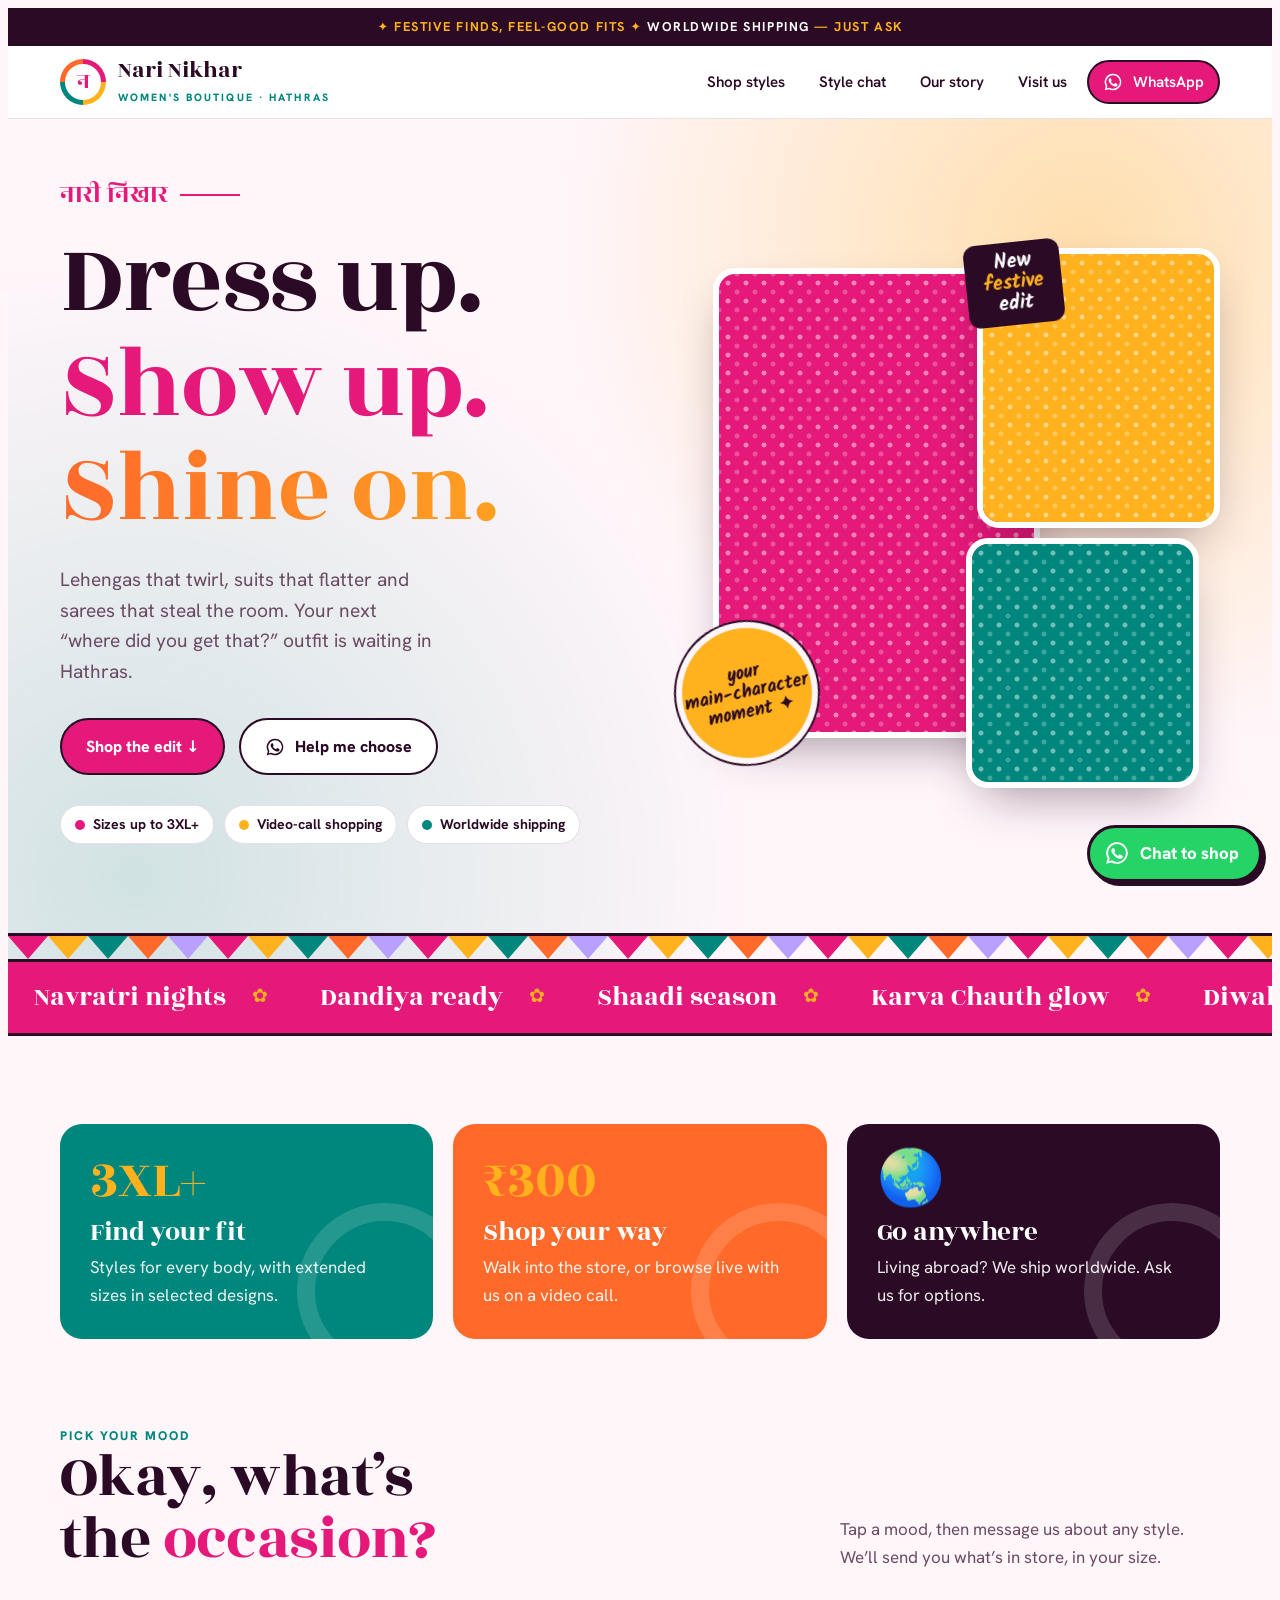
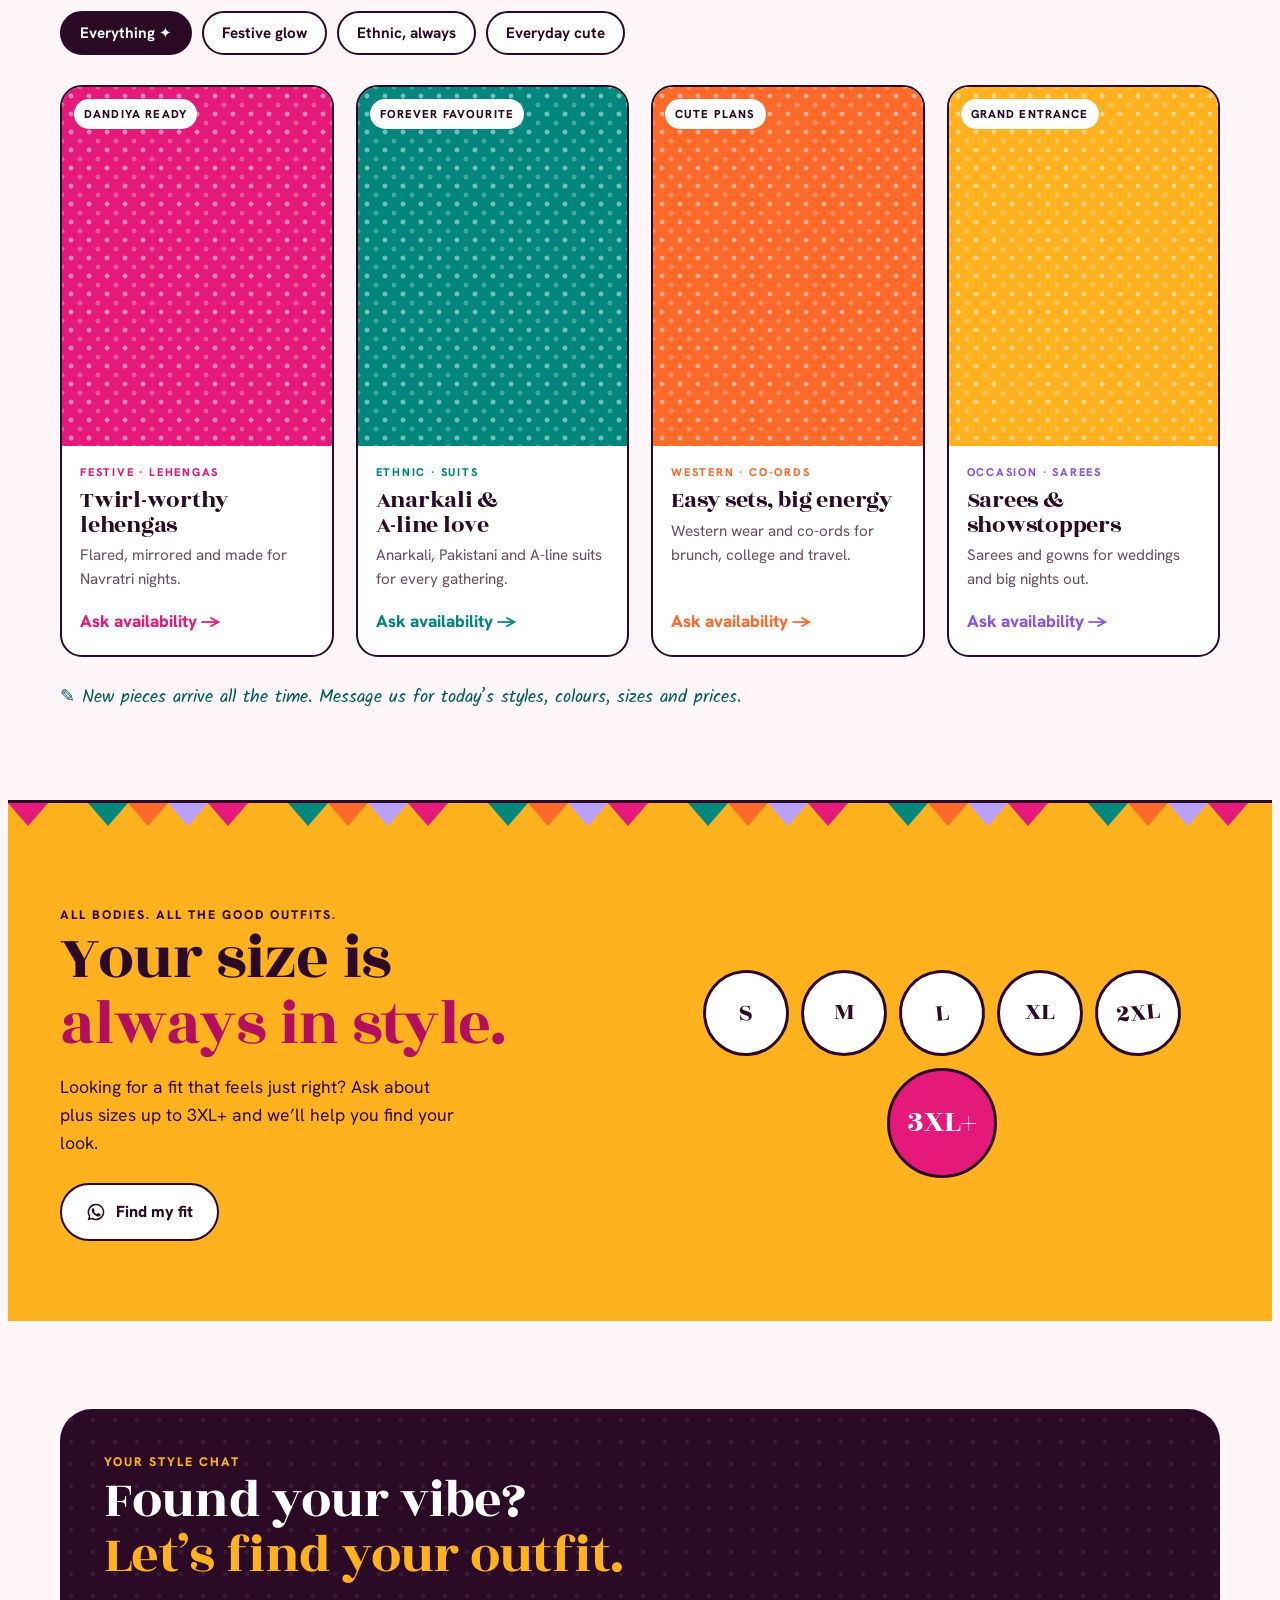
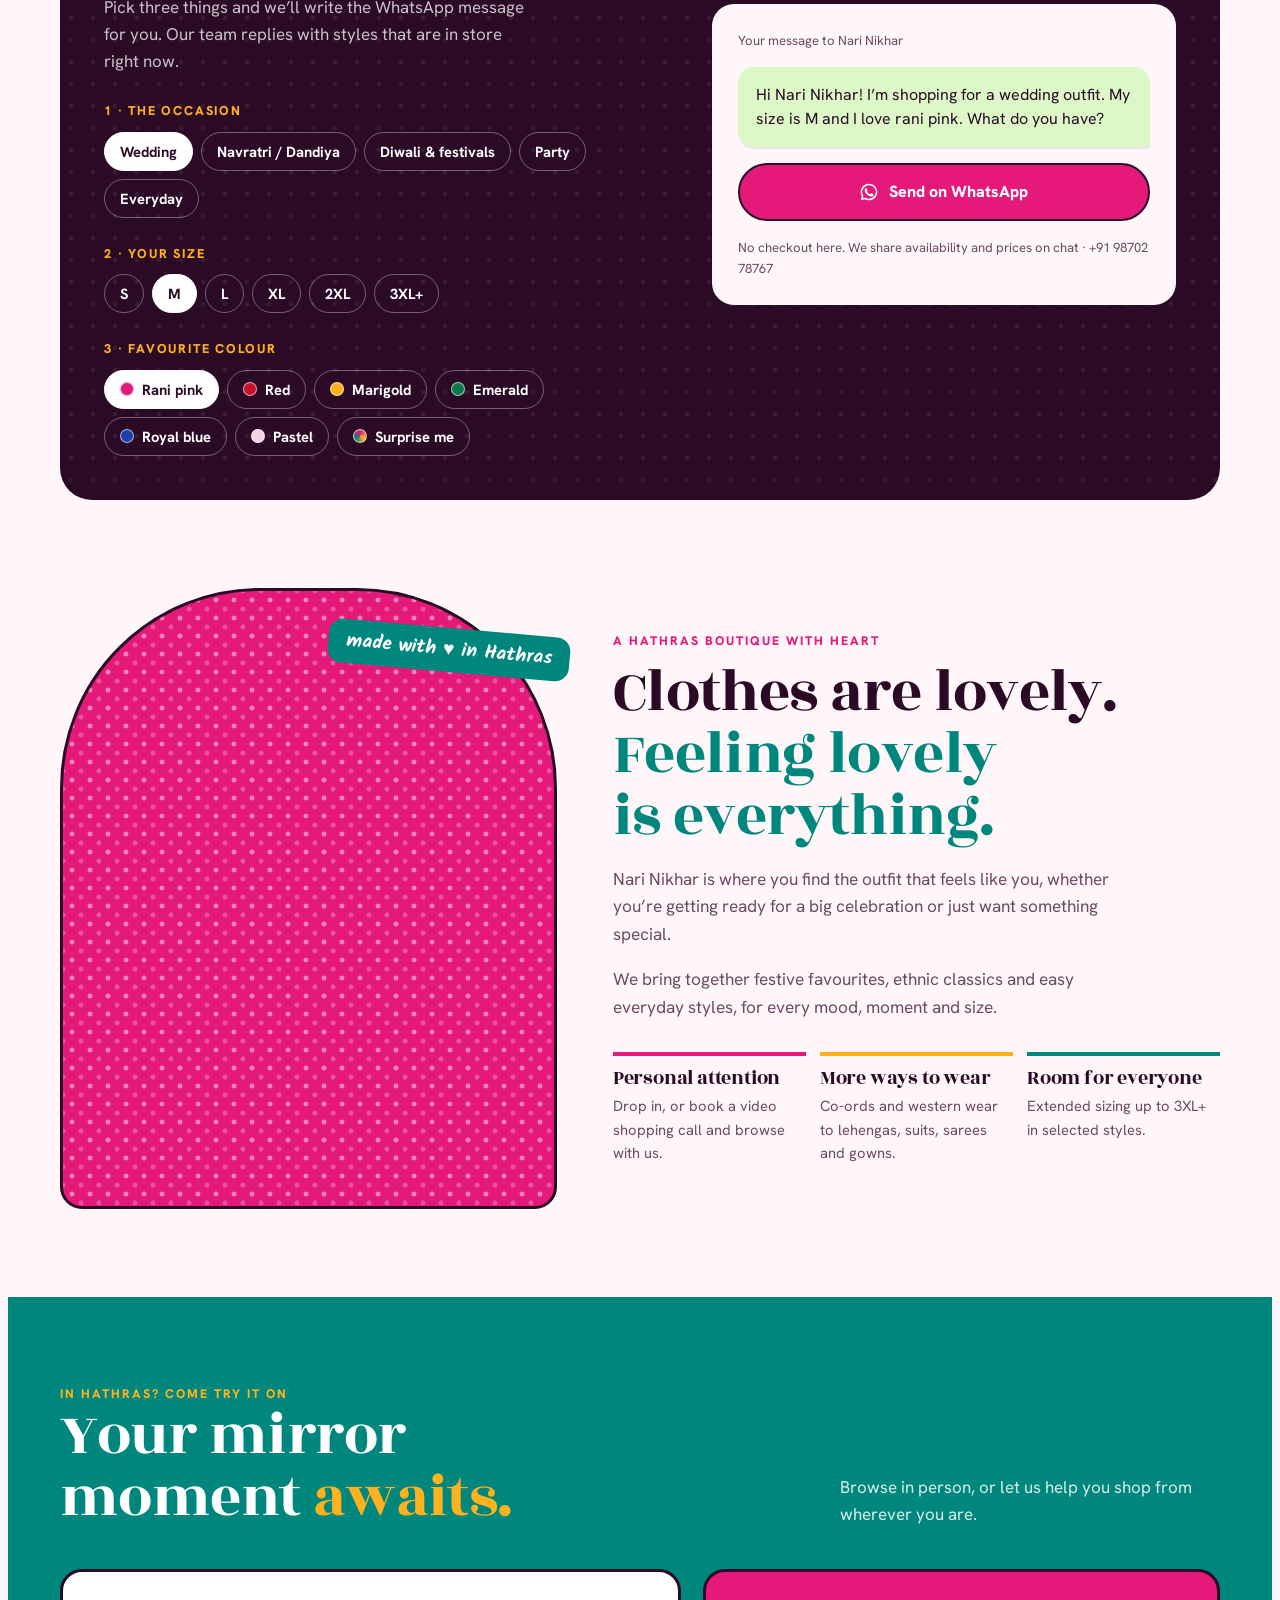
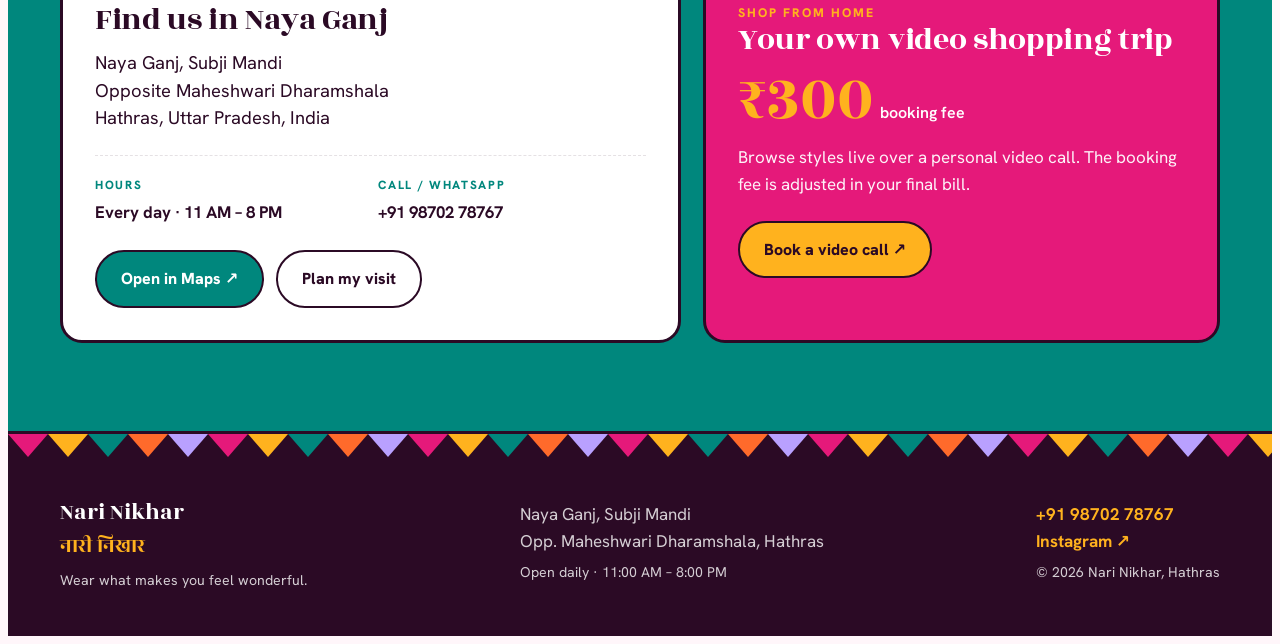
==== commit e519a3bf: "Colorful festive redesign: one-page site with style-chat builder Co-Authored-By: Claude Opus 5.5 <no" ====
--- a/collections.html
+++ b/collections.html
@@ -1 +1,6 @@
-<!doctype html><html lang="en"><head><meta charset="utf-8"><meta name="viewport" content="width=device-width, initial-scale=1"><meta name="description" content="Explore festive lehengas, ethnic suits, sarees, gowns and co-ord styles at Nari Nikhar, Hathras."><title>Shop styles | Nari Nikhar</title><link rel="preconnect" href="https://fonts.googleapis.com"><link rel="preconnect" href="https://fonts.gstatic.com" crossorigin><link href="https://fonts.googleapis.com/css2?family=DM+Sans:wght@400;500;600;700;800&family=Playfair+Display:wght@500;600;700;800&display=swap" rel="stylesheet"><link rel="stylesheet" href="style.css"></head><body class="storefront"><div class="announcement"><span>✦</span> FESTIVE FINDS, FEEL-GOOD FITS <span>✦</span> Ask us about worldwide delivery</div><header class="site-header"><a class="brand" href="index.html"><span class="brand-mark">N</span><span><strong>Nari Nikhar</strong><small>HATHRAS · WOMEN'S BOUTIQUE</small></span></a><button class="menu-toggle" aria-label="Open menu" aria-expanded="false">☰</button><nav class="nav"><a href="index.html">Home</a><a class="active" href="collections.html">Shop styles</a><a href="our-story.html">Our story</a><a href="visit.html">Visit us</a><a class="nav-cta" href="https://wa.me/919870278767?text=Hi%20Nari%20Nikhar%2C%20help%20me%20find%20an%20outfit!" target="_blank" rel="noreferrer">Shop on WhatsApp <span>↗</span></a></nav></header><main><section class="collection-hero"><div><p class="eyebrow">YOUR CLOSET CALLED ✦</p><h1>Pick your mood.<br><em>We’ll find the look.</em></h1><p>From “big night out” to “just because,” explore the styles Nari Nikhar is known for. Message us to check the latest pieces in your size.</p><a class="button button-bright" href="https://wa.me/919870278767?text=Hi%20Nari%20Nikhar%2C%20help%20me%20find%20an%20outfit!" target="_blank" rel="noreferrer">Help me pick ↗</a></div><div class="collection-hero-img"><img src="https://images.unsplash.com/photo-1610030469983-98e550d6193c?auto=format&fit=crop&w=1000&q=85" alt="Nari Nikhar festive look inspiration"><span>NEW SEASON ENERGY ✦</span></div></section><section class="collection-list collection-list-vivid"><article id="ethnic" class="collection-row"><img src="https://images.unsplash.com/photo-1583391733956-6c78276477e7?auto=format&fit=crop&w=1000&q=85" alt="Ethnic style inspiration"><div><p class="eyebrow">01 · ROOTED IN BEAUTY</p><h2>Ethnic, your way.</h2><p>Anarkali, Pakistani and A-line suits, sarees and gowns—find a silhouette that feels like you.</p><a class="button button-dark" href="https://wa.me/919870278767?text=Hi%2C%20show%20me%20the%20latest%20ethnic%20styles%20at%20Nari%20Nikhar." target="_blank" rel="noreferrer">Show me ethnic styles ↗</a></div></article><article id="festive" class="collection-row reverse"><img src="https://images.unsplash.com/photo-1617627143750-d86bc21e42bb?auto=format&fit=crop&w=1000&q=85" alt="Festive look inspiration"><div><p class="eyebrow">02 · LET THE NIGHT SHINE</p><h2>Festive, full of feeling.</h2><p>Lehengas and occasionwear for Navratri, Dandiya, weddings and every gathering worth dressing up for.</p><a class="button button-dark" href="https://wa.me/919870278767?text=Hi%2C%20show%20me%20the%20latest%20festive%20and%20Dandiya%20styles." target="_blank" rel="noreferrer">Show me festive styles ↗</a></div></article><article id="everyday" class="collection-row"><img src="https://images.unsplash.com/photo-1610030469668-8e9f641aaf4d?auto=format&fit=crop&w=1000&q=85" alt="Easy everyday style inspiration"><div><p class="eyebrow">03 · EASY DOES IT</p><h2>Everyday, with a twist.</h2><p>Western wear and co-ord sets for plans that start with “just a quick…” and turn into the best part of your day.</p><a class="button button-dark" href="https://wa.me/919870278767?text=Hi%2C%20show%20me%20western%20wear%20and%20co-ord%20sets." target="_blank" rel="noreferrer">Show me easy styles ↗</a></div></article></section><section class="size-note"><span class="sparkle">✳</span><div><p class="eyebrow">MADE FOR MORE WOMEN</p><h2>Good style has no size limit.</h2><p>Ask us about plus sizes, including styles up to 3XL+.</p></div><a class="text-link" href="https://wa.me/919870278767?text=Hi%2C%20help%20me%20find%20styles%20in%20my%20size." target="_blank" rel="noreferrer">Help me find my fit ↗</a></section></main><footer class="footer"><a class="brand brand-light" href="index.html"><span class="brand-mark">N</span><span><strong>Nari Nikhar</strong><small>HATHRAS · WOMEN'S BOUTIQUE</small></span></a><p>Naya Ganj, Subji Mandi<br>Opp. Maheshwari Dharamshala, Hathras</p><p><a href="tel:+919870278767">+91 98702 78767</a><br>Open daily · 11:00 AM–8:00 PM</p><div class="footer-bottom"><span>© <span data-year></span> Nari Nikhar, Hathras</span><span>Wear what makes you feel wonderful.</span><a href="https://www.instagram.com/narinikhar/" target="_blank" rel="noreferrer">Instagram ↗</a></div></footer><a class="whatsapp-float" href="https://wa.me/919870278767?text=Hi%20Nari%20Nikhar!" aria-label="Shop with Nari Nikhar on WhatsApp" target="_blank" rel="noreferrer"><span class="wa-icon">◉</span><b>Chat to shop</b></a><script src="main.js"></script></body></html>
+<!doctype html>
+<html lang="en"><head><meta charset="utf-8"><meta name="viewport" content="width=device-width, initial-scale=1">
+<title>Nari Nikhar</title><link rel="canonical" href="index.html#shop">
+<meta http-equiv="refresh" content="0; url=index.html#shop">
+<script>location.replace("index.html#shop")</script></head>
+<body><p>Moved to <a href="index.html#shop">Nari Nikhar</a>.</p></body></html>
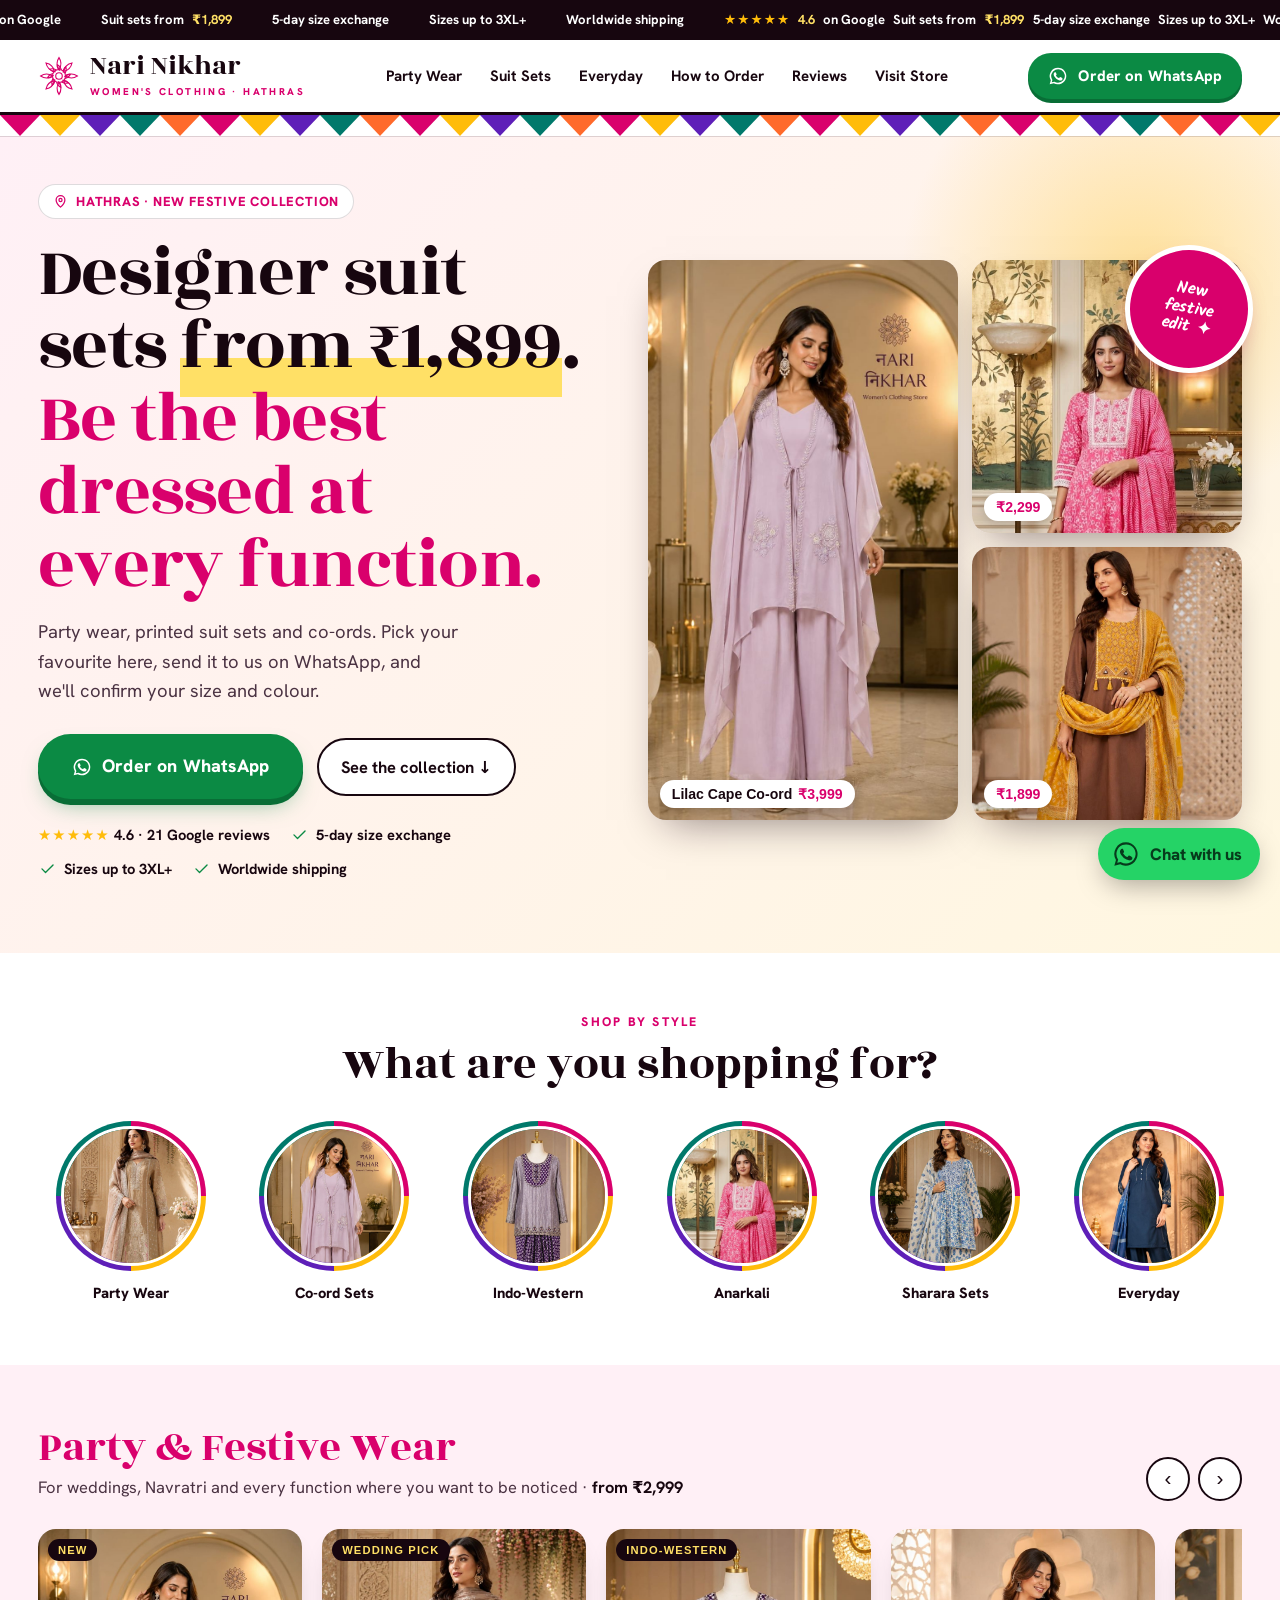
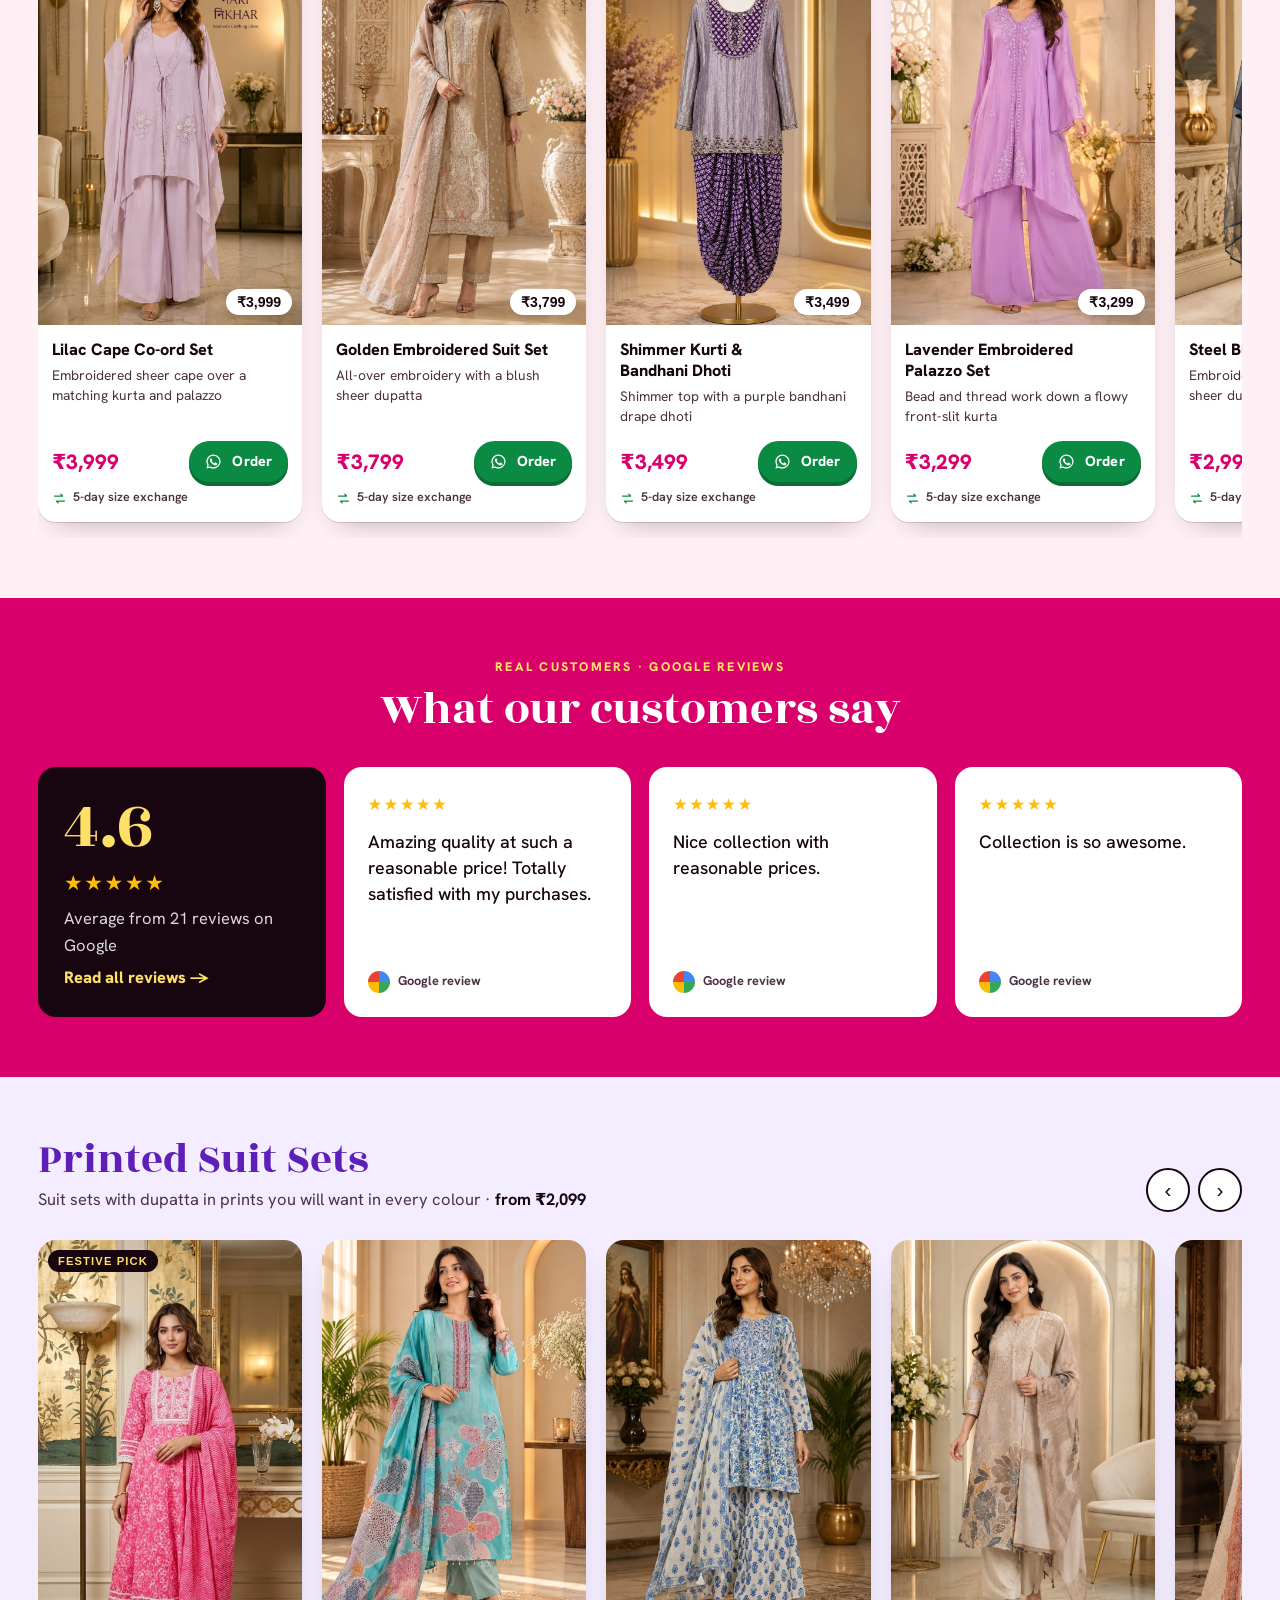
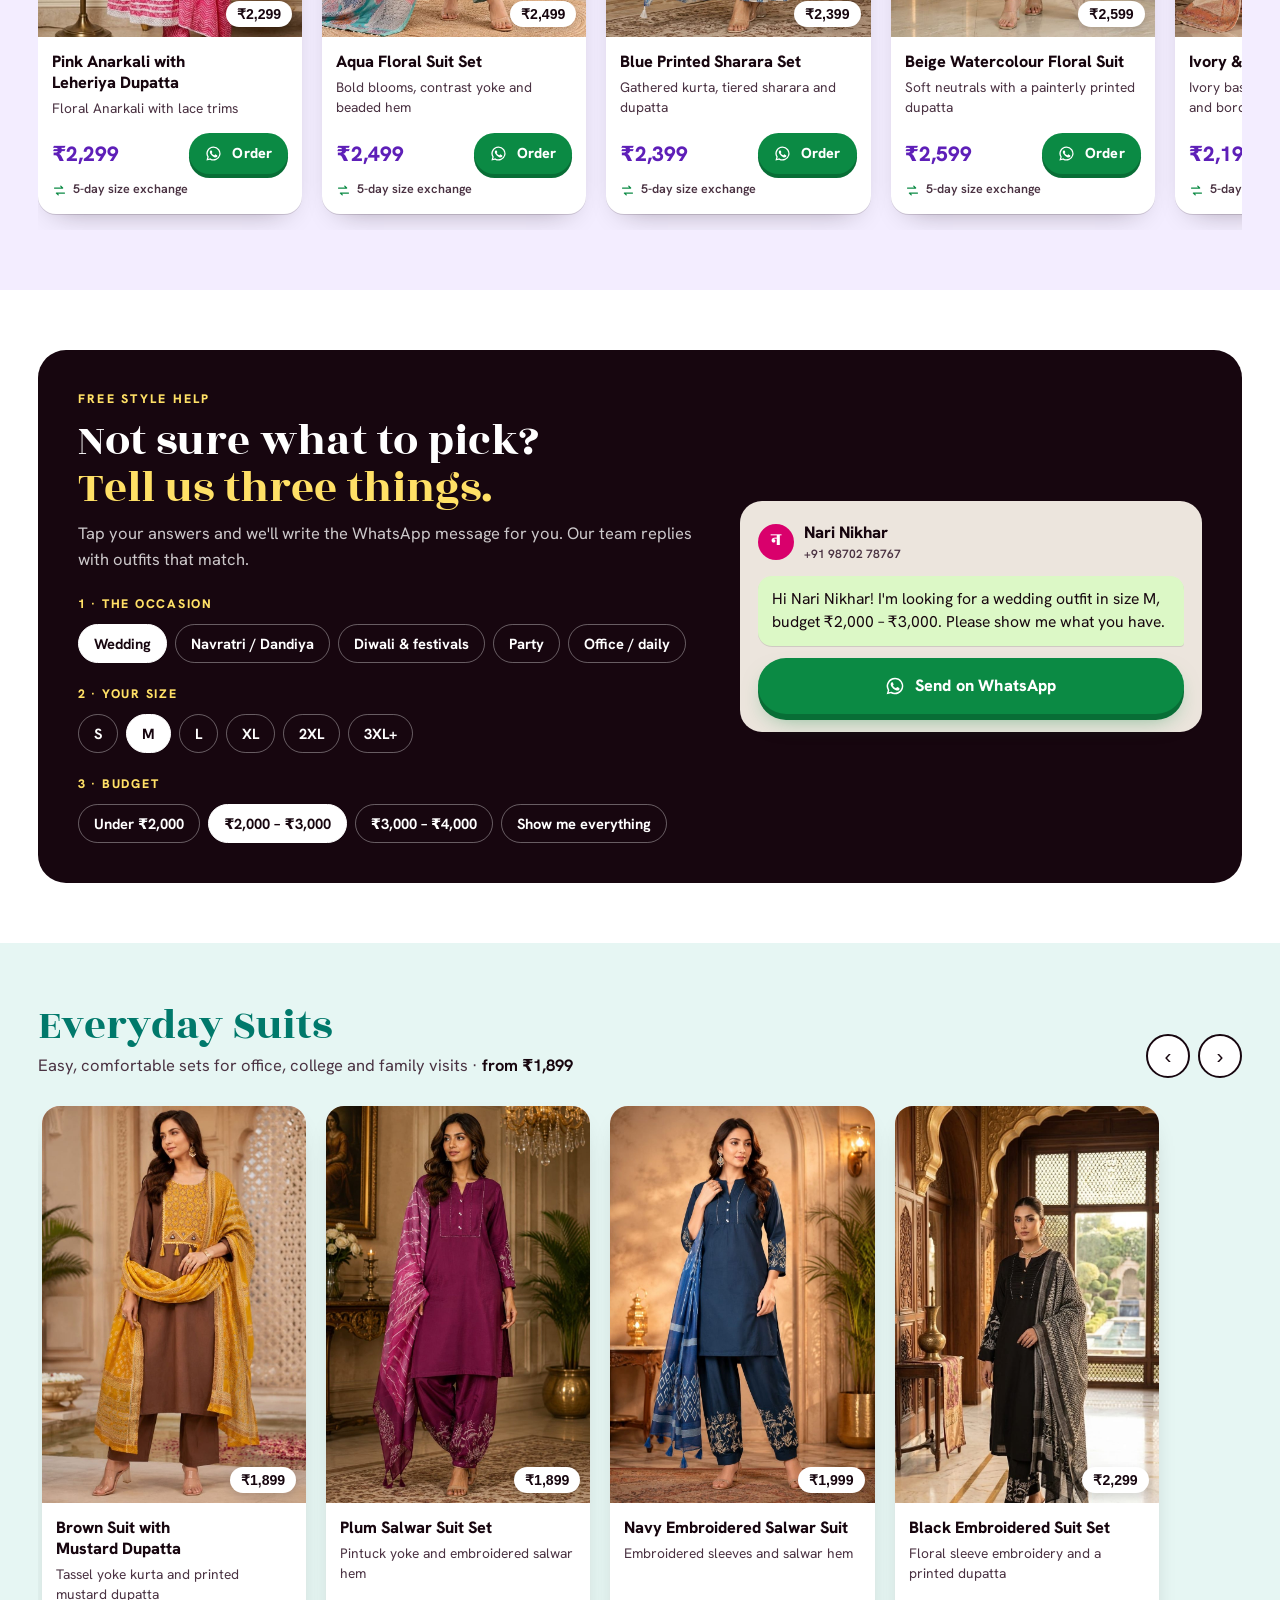
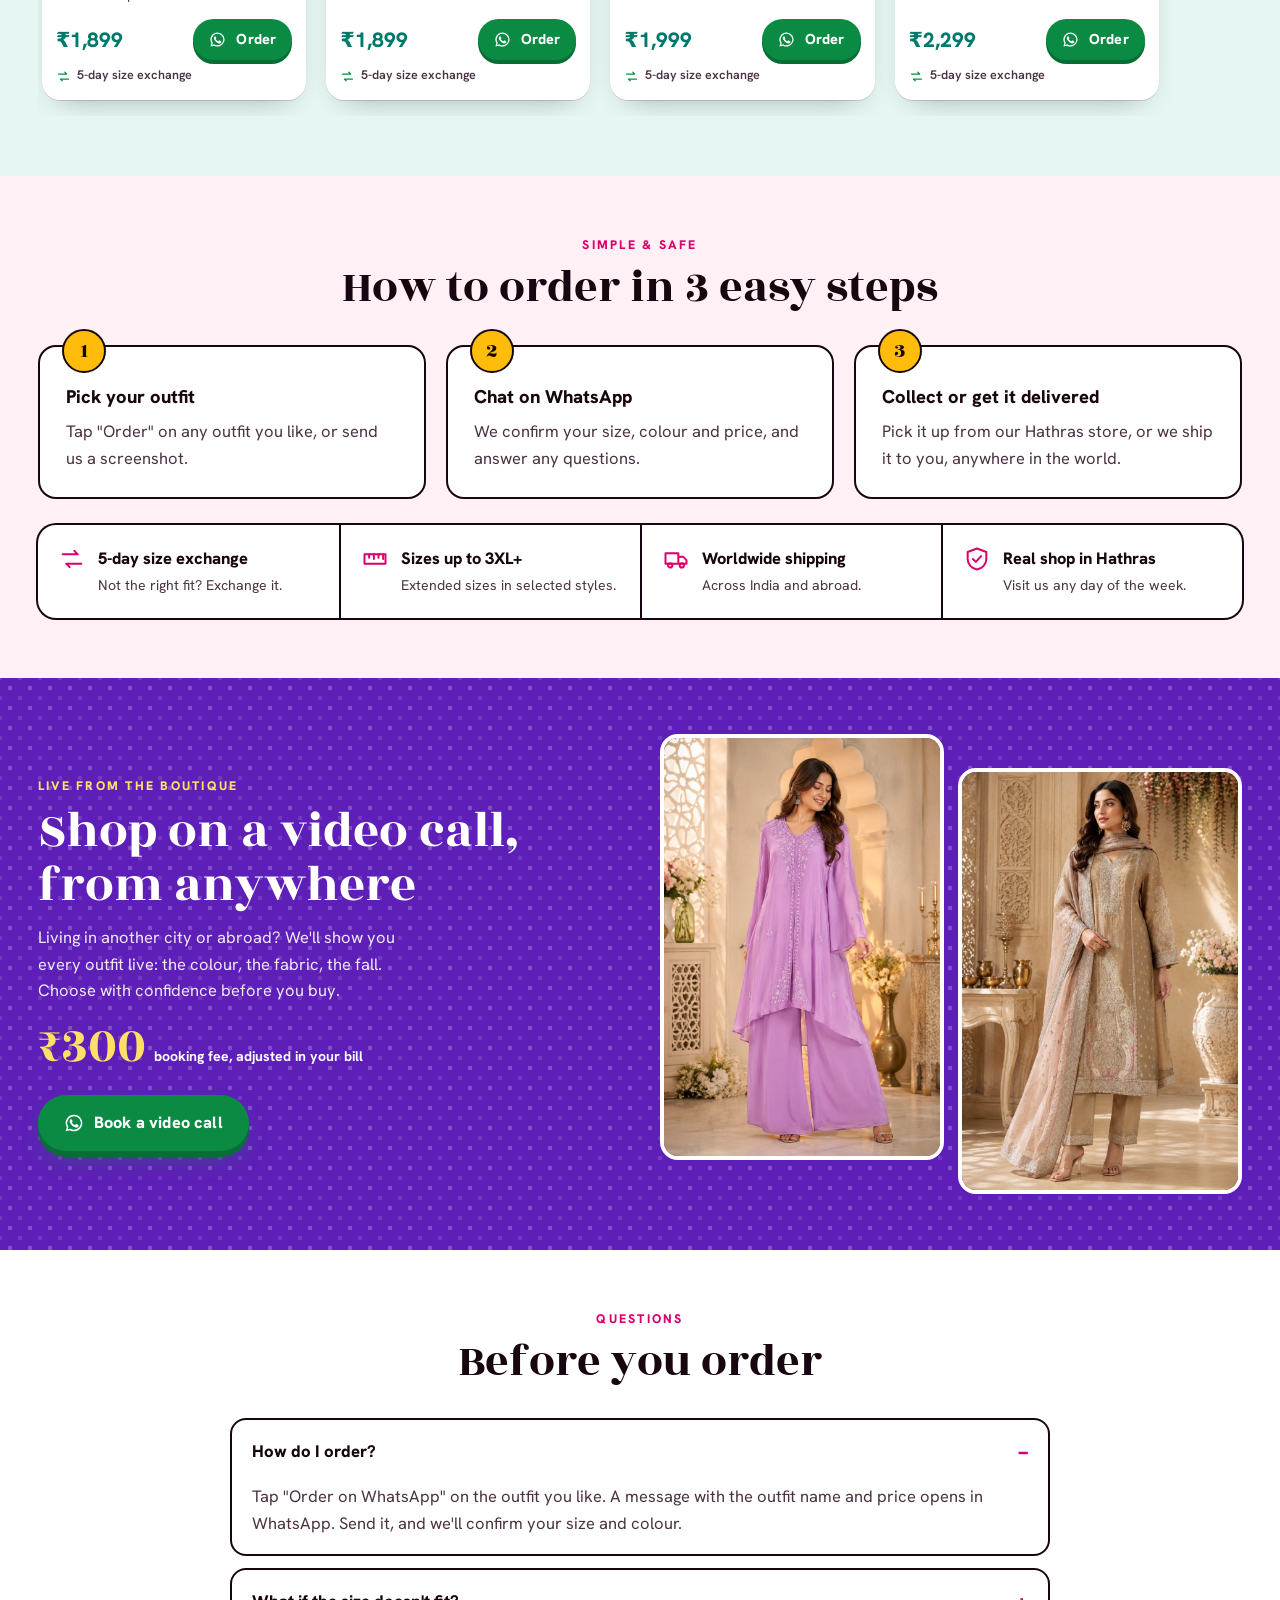
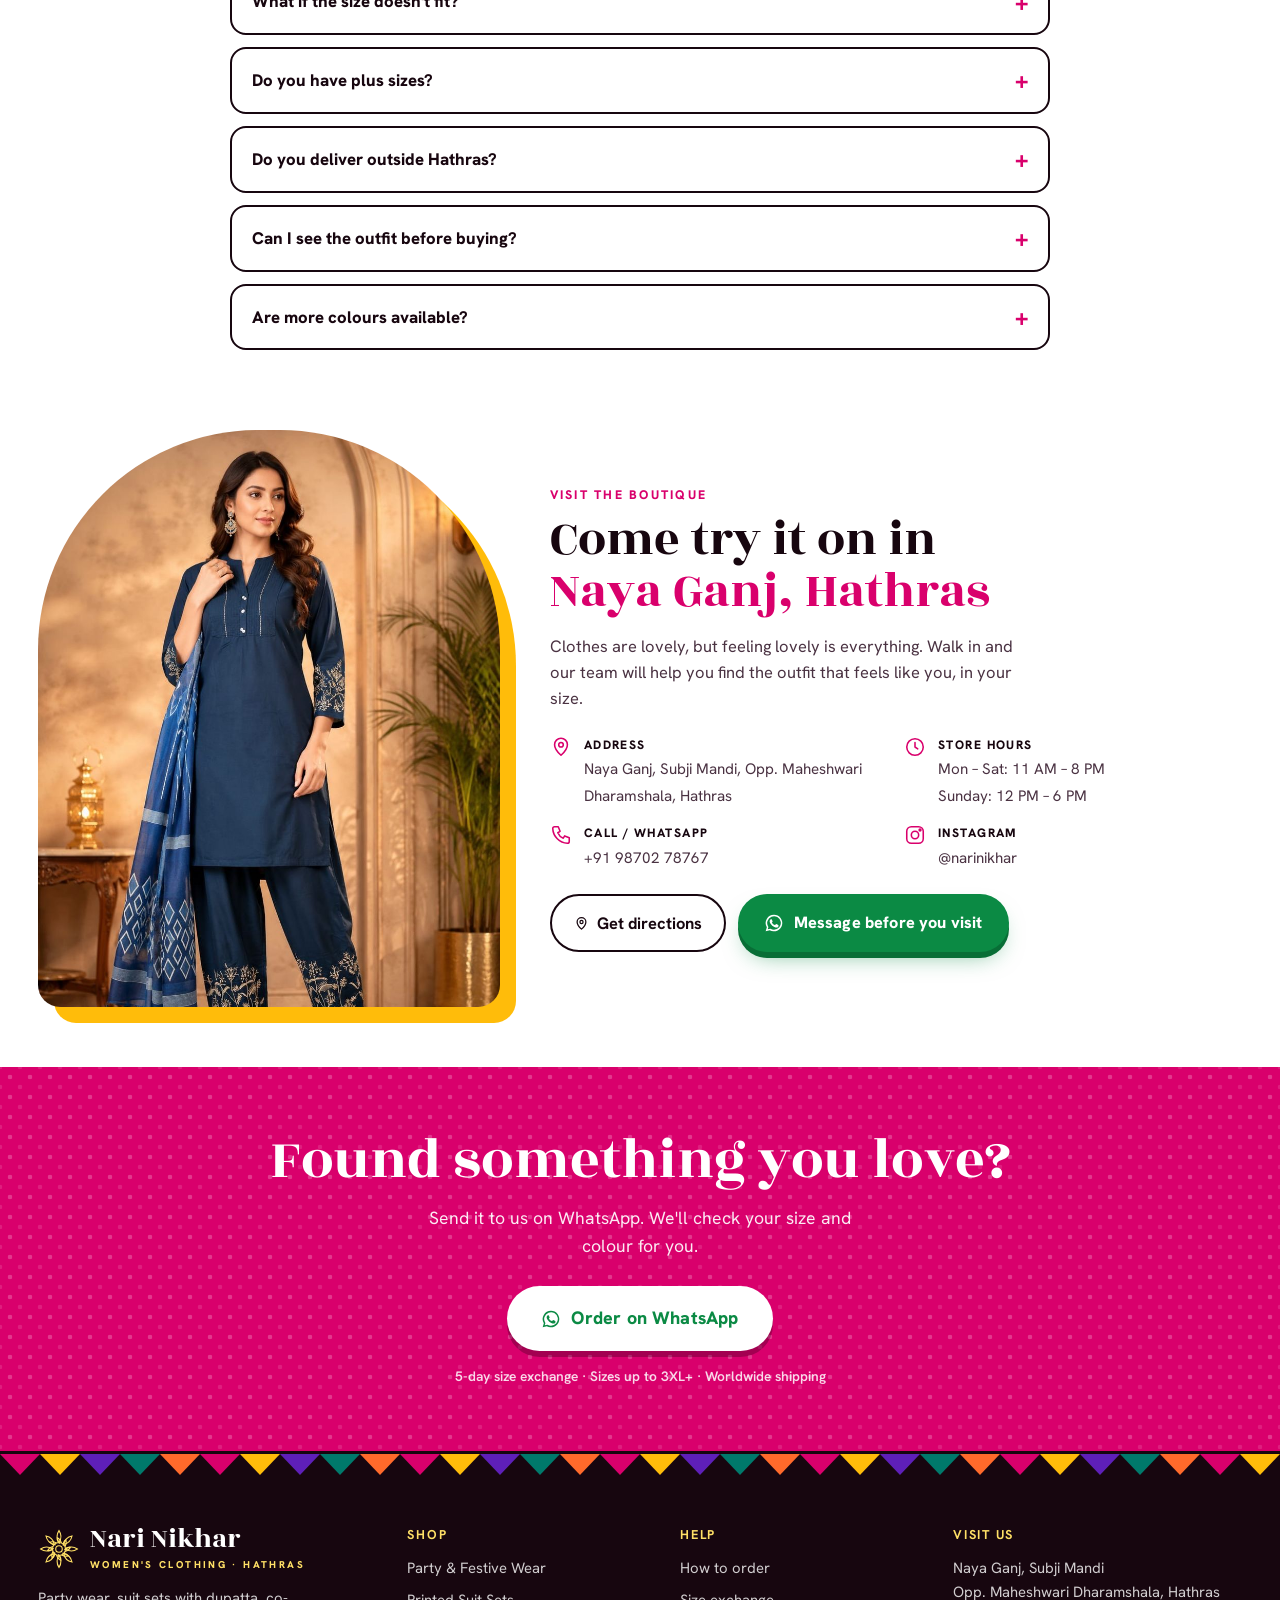
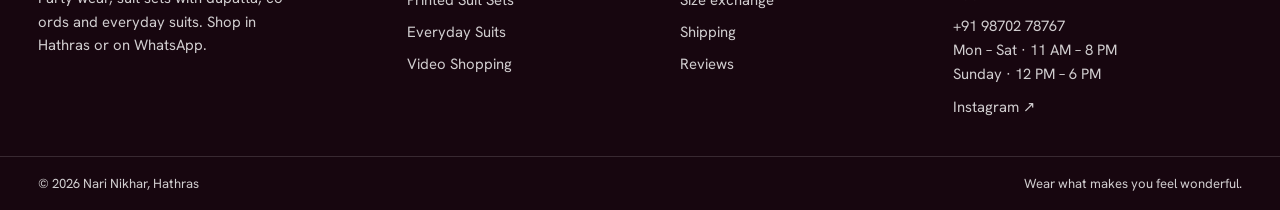
==== commit 2a792a66: "Point old page links at the new sections Co-Authored-By: Claude Opus 5.5 <noreply@anthropic.com> Cla" ====
--- a/collections.html
+++ b/collections.html
@@ -1,6 +1,6 @@
 <!doctype html>
 <html lang="en"><head><meta charset="utf-8"><meta name="viewport" content="width=device-width, initial-scale=1">
-<title>Nari Nikhar</title><link rel="canonical" href="index.html#shop">
-<meta http-equiv="refresh" content="0; url=index.html#shop">
-<script>location.replace("index.html#shop")</script></head>
-<body><p>Moved to <a href="index.html#shop">Nari Nikhar</a>.</p></body></html>
+<title>Nari Nikhar</title><link rel="canonical" href="index.html#party">
+<meta http-equiv="refresh" content="0; url=index.html#party">
+<script>location.replace("index.html#party")</script></head>
+<body><p>Moved to <a href="index.html#party">Nari Nikhar</a>.</p></body></html>
